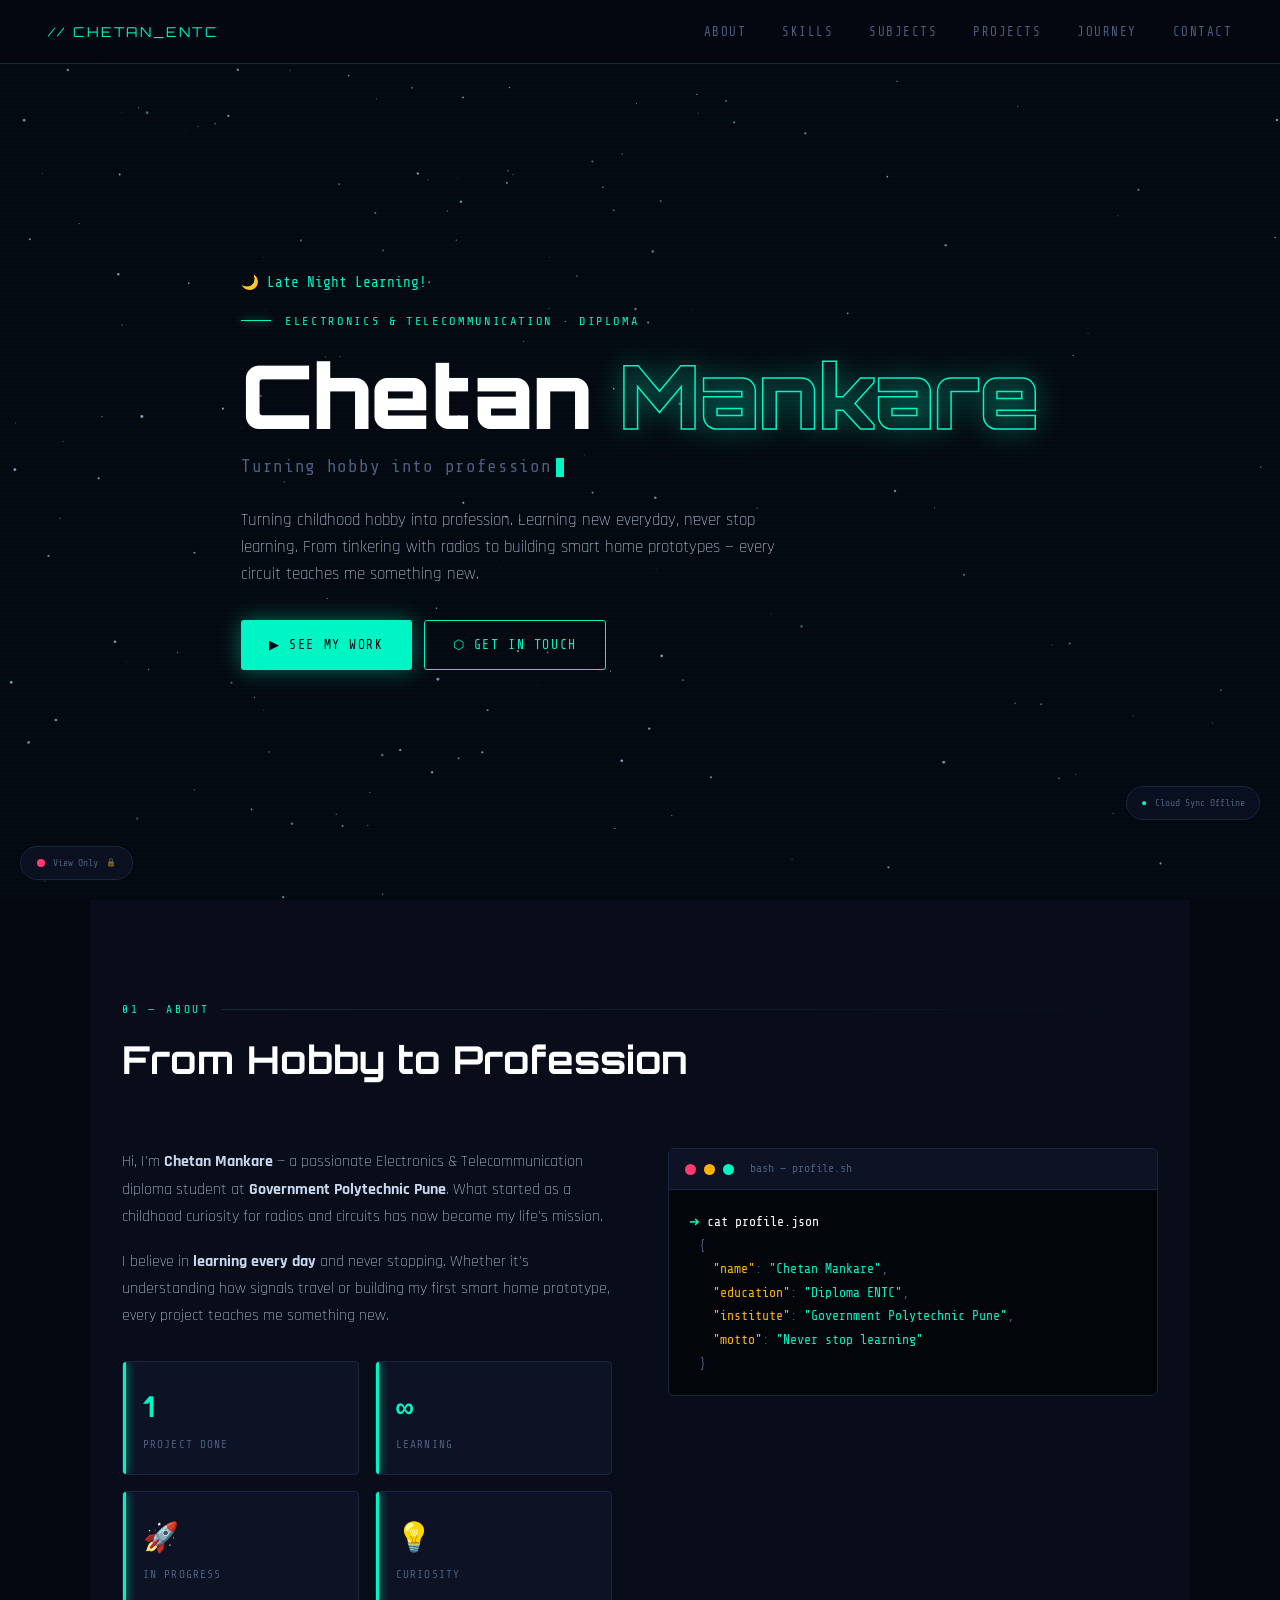
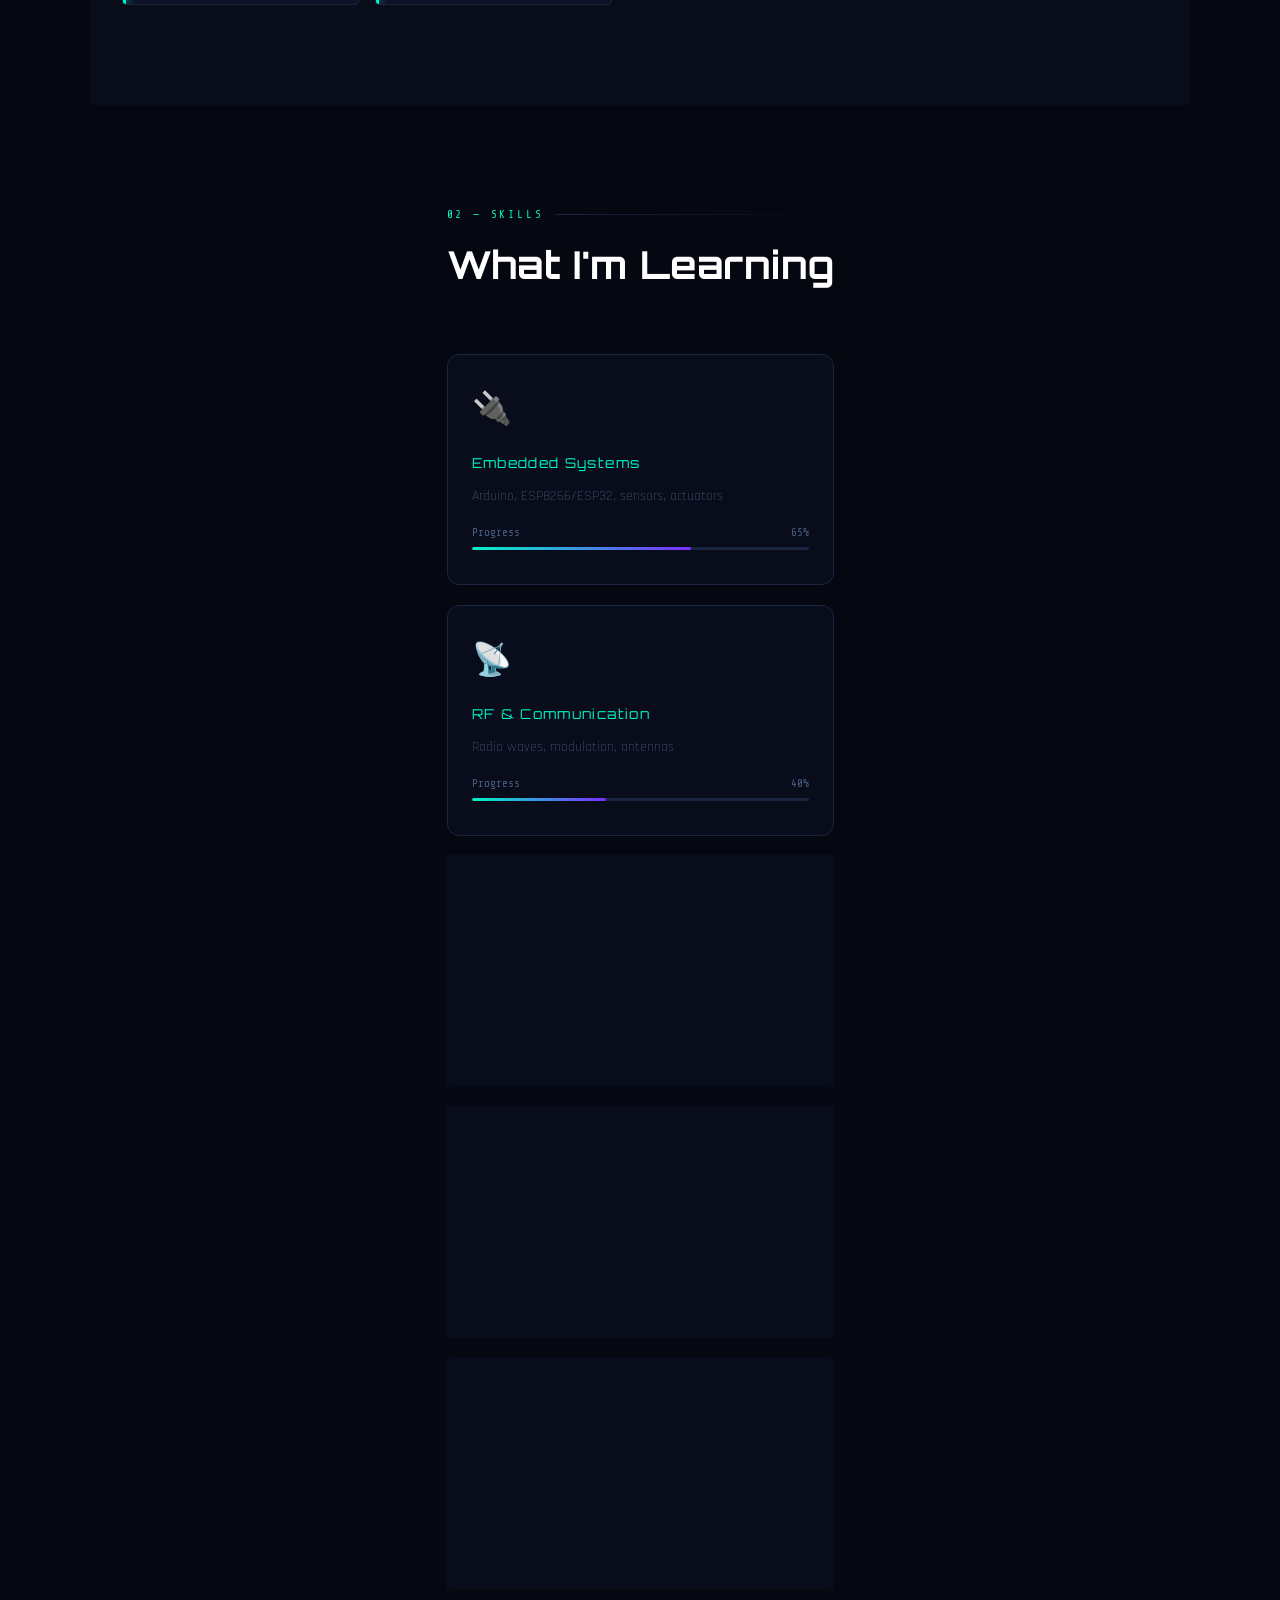
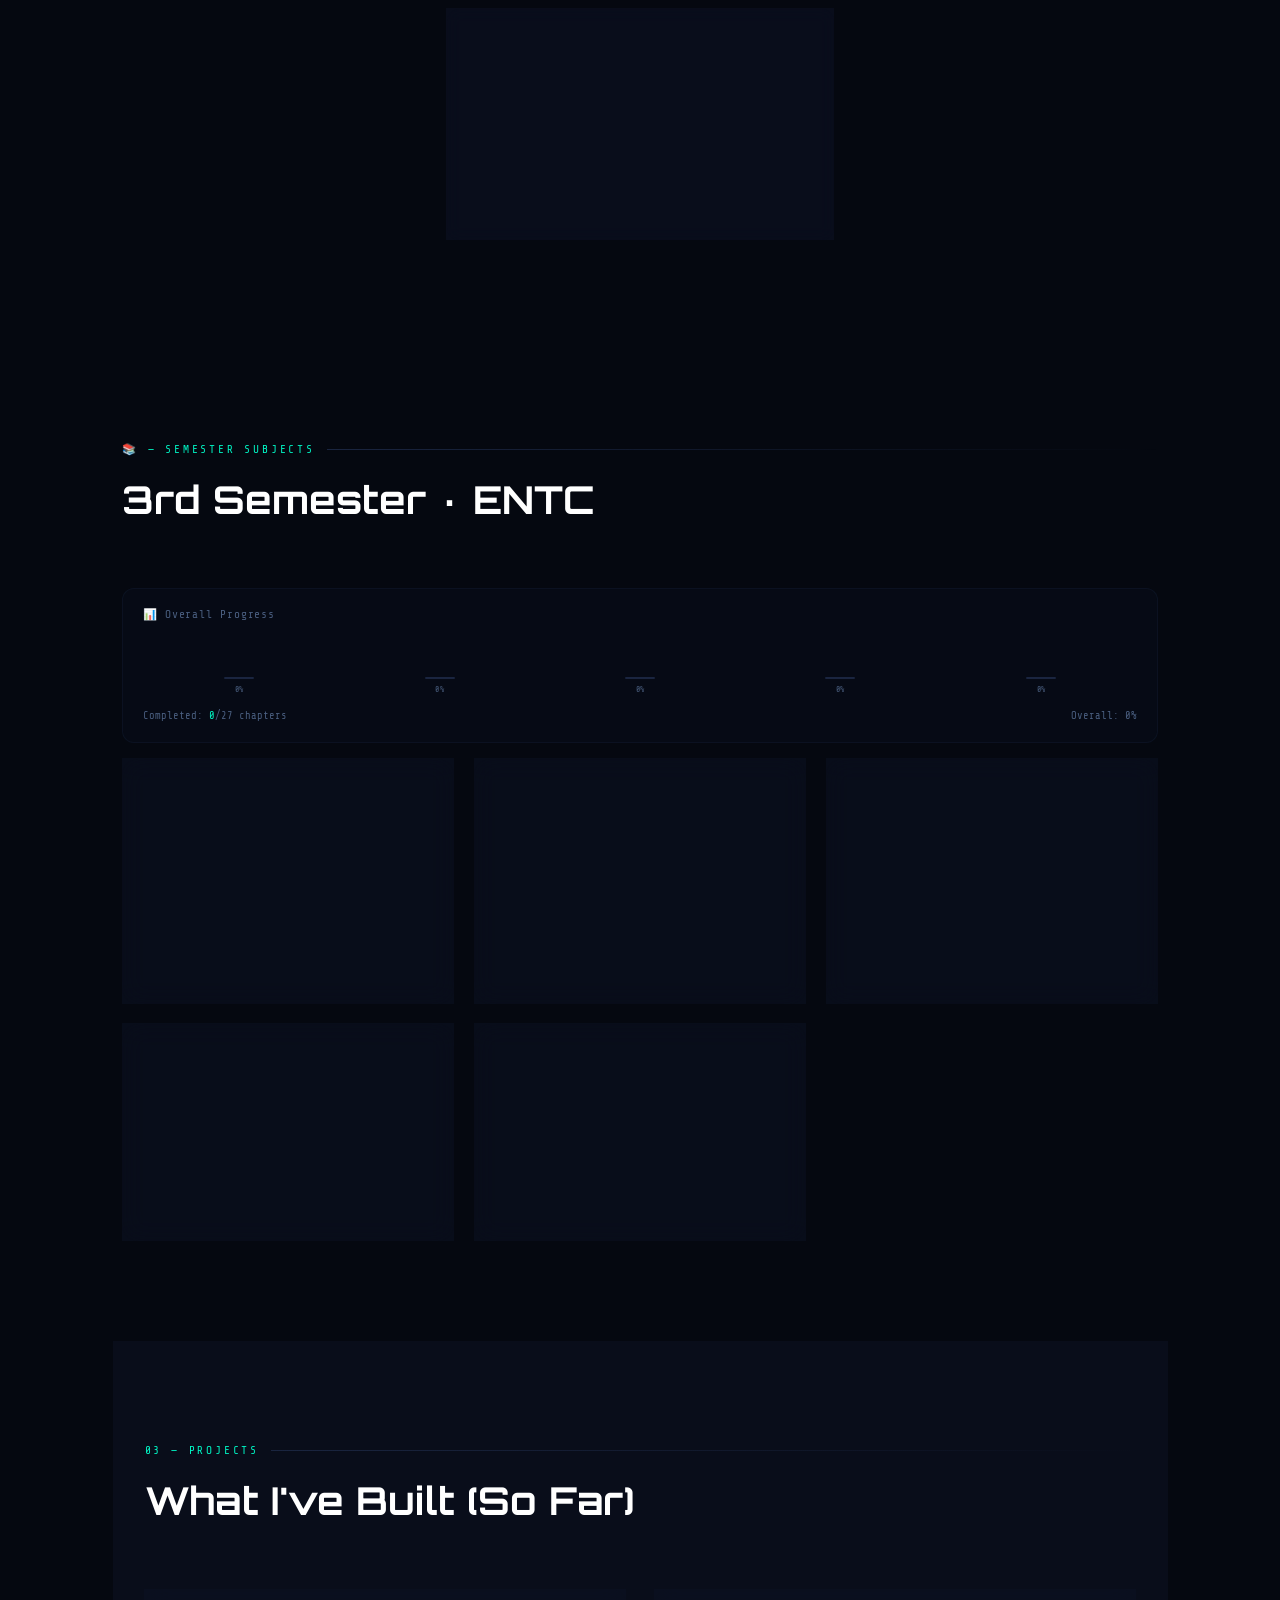
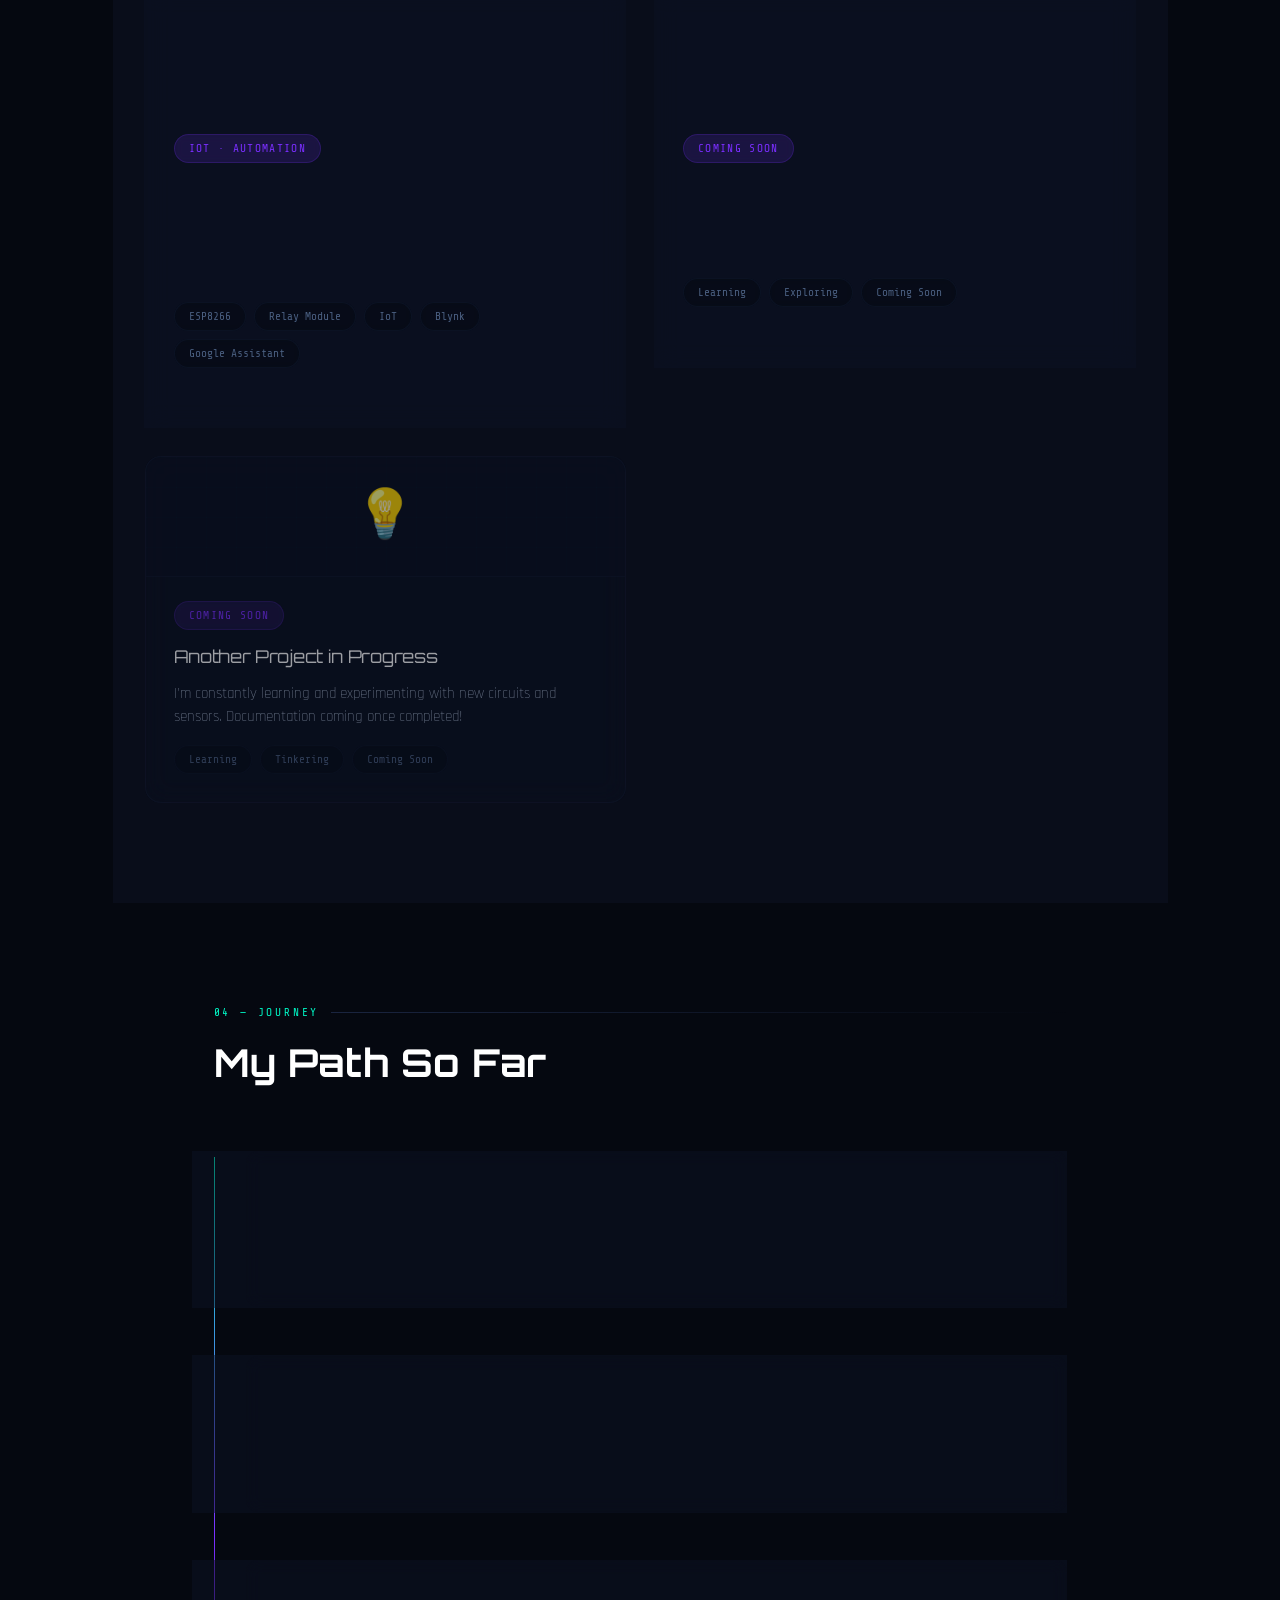
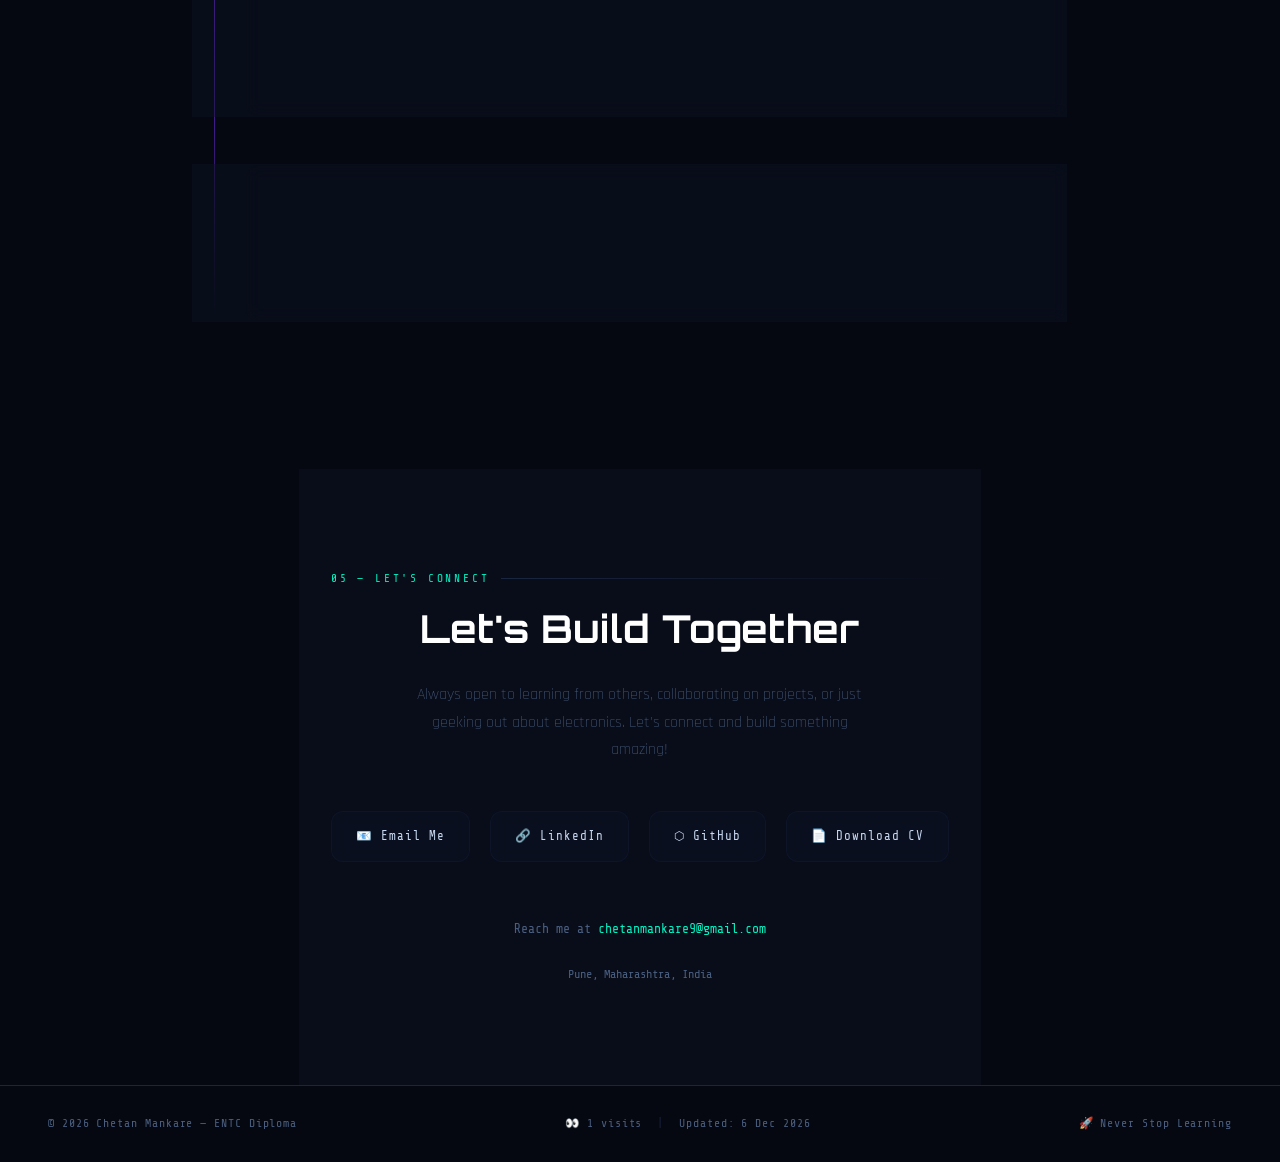
==== index.html @ 7bab1773 "Add files via upload" ====
<!DOCTYPE html>
<html lang="en">
<head>
  <meta charset="UTF-8">
  <meta name="viewport" content="width=device-width, initial-scale=1.0, maximum-scale=1.0, user-scalable=yes">
  <title>Chetan Mankare — ENTC Portfolio</title>
  <link rel="stylesheet" href="style.css">
  <link href="https://fonts.googleapis.com/css2?family=Share+Tech+Mono&family=Rajdhani:wght@300;400;600;700&family=Orbitron:wght@400;700;900&display=swap" rel="stylesheet">
</head>
<body>

  <canvas id="starfield"></canvas>
  <div class="progress-bar"></div>

  <div class="wrapper">

    <!-- NAVIGATION -->
    <nav>
      <a href="#hero" class="nav-logo">// CHETAN_ENTC</a>
      <button class="hamburger" id="hamburger" aria-label="Toggle navigation">
        <span></span><span></span><span></span>
      </button>
      <ul class="nav-links" id="navLinks">
        <li><a href="#about">About</a></li>
        <li><a href="#skills">Skills</a></li>
        <li><a href="#subjects">Subjects</a></li>
        <li><a href="#projects">Projects</a></li>
        <li><a href="#experience">Journey</a></li>
        <li><a href="#contact">Contact</a></li>
      </ul>
    </nav>

    <!-- HERO SECTION -->
    <section id="hero">
      <div class="greeting"></div>
      <div class="hero-eyebrow">Electronics &amp; Telecommunication · Diploma</div>
      <h1 class="hero-name">Chetan <span>Mankare</span></h1>
      <p class="hero-title">
        <span id="typed-text"></span><span class="blink"></span>
      </p>
      <p class="hero-desc">
        Turning childhood hobby into profession. Learning new everyday, never stop learning. 
        From tinkering with radios to building smart home prototypes — every circuit teaches me something new.
      </p>
      <div class="hero-btns">
        <a href="#projects" class="btn btn-primary">▶ See My Work</a>
        <a href="#contact" class="btn btn-outline">⬡ Get In Touch</a>
      </div>
    </section>

    <!-- ABOUT SECTION -->
    <section id="about">
      <div class="sec-label">01 — About</div>
      <h2 class="sec-title">From Hobby to Profession</h2>
      <div class="about-grid reveal">
        <div class="about-text">
          <p>Hi, I'm <strong>Chetan Mankare</strong> — a passionate Electronics &amp; Telecommunication diploma student at <strong>Government Polytechnic Pune</strong>. What started as a childhood curiosity for radios and circuits has now become my life's mission.</p>
          <p>I believe in <strong>learning every day</strong> and never stopping. Whether it's understanding how signals travel or building my first smart home prototype, every project teaches me something new.</p>
          <div class="stat-row">
            <div class="stat-card"><div class="num">1</div><div class="lbl">Project Done</div></div>
            <div class="stat-card"><div class="num">∞</div><div class="lbl">Learning</div></div>
            <div class="stat-card"><div class="num">🚀</div><div class="lbl">In Progress</div></div>
            <div class="stat-card"><div class="num">💡</div><div class="lbl">Curiosity</div></div>
          </div>
        </div>
        <div class="terminal">
          <div class="terminal-bar"><span class="dot r"></span><span class="dot y"></span><span class="dot g"></span><span style="font-family:var(--font-mono);font-size:.72rem;color:var(--muted);margin-left:8px;">bash — profile.sh</span></div>
          <div class="terminal-body">
            <div><span class="t-prompt">➜ </span><span class="t-cmd">cat profile.json</span></div>
            <div class="t-out">{</div>
            <div class="t-out">&nbsp;&nbsp;<span class="t-hi">"name"</span>: <span class="t-green">"Chetan Mankare"</span>,</div>
            <div class="t-out">&nbsp;&nbsp;<span class="t-hi">"education"</span>: <span class="t-green">"Diploma ENTC"</span>,</div>
            <div class="t-out">&nbsp;&nbsp;<span class="t-hi">"institute"</span>: <span class="t-green">"Government Polytechnic Pune"</span>,</div>
            <div class="t-out">&nbsp;&nbsp;<span class="t-hi">"motto"</span>: <span class="t-green">"Never stop learning"</span></div>
            <div class="t-out">}</div>
          </div>
        </div>
      </div>
    </section>

    <!-- SKILLS SECTION -->
    <section id="skills">
      <div class="sec-label">02 — Skills</div>
      <h2 class="sec-title">What I'm Learning</h2>
      <div class="skills-grid reveal">
        <div class="skill-card"><span class="skill-icon">🔌</span><div class="skill-name">Embedded Systems</div><div class="skill-desc">Arduino, ESP8266/ESP32, sensors, actuators</div><div class="skill-bar-wrap"><div class="skill-bar-label"><span>Progress</span><span>65%</span></div><div class="skill-bar"><div class="skill-bar-fill" style="--w:65%"></div></div></div></div>
        <div class="skill-card"><span class="skill-icon">📡</span><div class="skill-name">RF & Communication</div><div class="skill-desc">Radio waves, modulation, antennas</div><div class="skill-bar-wrap"><div class="skill-bar-label"><span>Progress</span><span>40%</span></div><div class="skill-bar"><div class="skill-bar-fill" style="--w:40%"></div></div></div></div>
        <div class="skill-card"><span class="skill-icon">⚡</span><div class="skill-name">Circuit Design</div><div class="skill-desc">Schematics, PCB design, KiCad</div><div class="skill-bar-wrap"><div class="skill-bar-label"><span>Progress</span><span>45%</span></div><div class="skill-bar"><div class="skill-bar-fill" style="--w:45%"></div></div></div></div>
        <div class="skill-card"><span class="skill-icon">💻</span><div class="skill-name">Programming</div><div class="skill-desc">C/C++, Python, embedded programming</div><div class="skill-bar-wrap"><div class="skill-bar-label"><span>Progress</span><span>50%</span></div><div class="skill-bar"><div class="skill-bar-fill" style="--w:50%"></div></div></div></div>
        <div class="skill-card"><span class="skill-icon">🌐</span><div class="skill-name">IoT & Networking</div><div class="skill-desc">MQTT, HTTP, Wi-Fi, Bluetooth</div><div class="skill-bar-wrap"><div class="skill-bar-label"><span>Progress</span><span>55%</span></div><div class="skill-bar"><div class="skill-bar-fill" style="--w:55%"></div></div></div></div>
        <div class="skill-card"><span class="skill-icon">🔧</span><div class="skill-name">Tinkering</div><div class="skill-desc">Diagnosing circuits, multimeters, problem solving</div><div class="skill-bar-wrap"><div class="skill-bar-label"><span>Progress</span><span>70%</span></div><div class="skill-bar"><div class="skill-bar-fill" style="--w:70%"></div></div></div></div>
      </div>
    </section>

    <!-- SUBJECTS SECTION -->
    <section id="subjects">
      <div class="sec-label">📚 — Semester Subjects</div>
      <h2 class="sec-title">3rd Semester · ENTC</h2>
      
      <!-- Progress Graph -->
      <div class="progress-graph-container reveal">
        <div class="progress-graph-title">📊 Overall Progress</div>
        <div class="progress-graph" id="progressGraph">
          <!-- Generated by JavaScript -->
        </div>
        <div class="progress-graph-stats">
          <span>Completed: <span class="total" id="totalChaptersDone">0</span>/<span id="totalChapters">0</span> chapters</span>
          <span>Overall: <span id="overallProgress">0</span>%</span>
        </div>
      </div>

      <!-- Subject Cards -->
      <div class="subjects-grid reveal" id="subjectsContainer">
        <!-- Generated by JavaScript -->
      </div>
    </section>

    <!-- PROJECTS SECTION -->
    <section id="projects">
      <div class="sec-label">03 — Projects</div>
      <h2 class="sec-title">What I've Built (So Far)</h2>
      <div class="projects-grid reveal">
        <a href="projects/smart-home.html" class="proj-card-link" style="text-decoration: none; display: block;">
          <div class="proj-card">
            <div class="proj-banner ctrl">
              <div class="grid-overlay"></div>
              <span style="position:relative; z-index:1;">🏠</span>
            </div>
            <div class="proj-body">
              <span class="proj-tag">IoT · Automation</span>
              <div class="proj-name">Smart Home Prototype</div>
              <div class="proj-desc">A working home automation prototype using ESP8266/Arduino. Controlled lights and fans using mobile app (Blynk) and voice commands via Google Assistant.</div>
              <div class="proj-tags">
                <span class="tag-chip">ESP8266</span>
                <span class="tag-chip">Relay Module</span>
                <span class="tag-chip">IoT</span>
                <span class="tag-chip">Blynk</span>
                <span class="tag-chip">Google Assistant</span>
              </div>
              <div style="margin-top: 12px; color: var(--neon); font-family: var(--font-mono); font-size: 0.7rem; opacity: 0.7;">Click to view details →</div>
            </div>
          </div>
        </a>

        <a href="projects/project2.html" class="proj-card-link" style="text-decoration: none; display: block;">
          <div class="proj-card">
            <div class="proj-banner soon">
              <div class="grid-overlay"></div>
              <span style="position:relative; z-index:1;">🔜</span>
            </div>
            <div class="proj-body">
              <span class="proj-tag">Coming Soon</span>
              <div class="proj-name">Next Project in Progress</div>
              <div class="proj-desc">Currently learning and experimenting with new technologies. Building something exciting — stay tuned!</div>
              <div class="proj-tags">
                <span class="tag-chip">Learning</span>
                <span class="tag-chip">Exploring</span>
                <span class="tag-chip">Coming Soon</span>
              </div>
              <div style="margin-top: 12px; color: var(--neon); font-family: var(--font-mono); font-size: 0.7rem; opacity: 0.7;">Click to learn more →</div>
            </div>
          </div>
        </a>

        <div class="proj-card" style="opacity: 0.6; cursor: not-allowed;">
          <div class="proj-banner soon">
            <div class="grid-overlay"></div>
            <span style="position:relative; z-index:1;">💡</span>
          </div>
          <div class="proj-body">
            <span class="proj-tag">Coming Soon</span>
            <div class="proj-name">Another Project in Progress</div>
            <div class="proj-desc">I'm constantly learning and experimenting with new circuits and sensors. Documentation coming once completed!</div>
            <div class="proj-tags">
              <span class="tag-chip">Learning</span>
              <span class="tag-chip">Tinkering</span>
              <span class="tag-chip">Coming Soon</span>
            </div>
          </div>
        </div>
      </div>
    </section>

    <!-- EXPERIENCE SECTION -->
    <section id="experience">
      <div class="sec-label">04 — Journey</div>
      <h2 class="sec-title">My Path So Far</h2>
      <div class="timeline reveal">
        <div class="tl-item">
          <div class="tl-date">2023 — PRESENT</div>
          <div class="tl-role">Diploma in ENTC</div>
          <div class="tl-org">Government Polytechnic Pune</div>
          <div class="tl-desc">Pursuing Electronics &amp; Telecommunication diploma with focus on hands-on learning, lab experiments, and practical projects.</div>
        </div>
        <div class="tl-item">
          <div class="tl-date">2024 — PRESENT</div>
          <div class="tl-role">Self-Learning Enthusiast</div>
          <div class="tl-org">Never Stop Learning</div>
          <div class="tl-desc">Exploring embedded systems, IoT, and RF communication through online courses, YouTube tutorials, and building my own projects.</div>
        </div>
        <div class="tl-item">
          <div class="tl-date">2018 — 2023</div>
          <div class="tl-role">Childhood Hobbyist</div>
          <div class="tl-org">Tinkering Beginnings</div>
          <div class="tl-desc">Started with dismantling radios, experimenting with basic circuits, and discovering the magic of electronics.</div>
        </div>
        <div class="tl-item">
          <div class="tl-date">FUTURE</div>
          <div class="tl-role">Electronics Engineer</div>
          <div class="tl-org">Turning Passion into Profession</div>
          <div class="tl-desc">Aiming to build a career in embedded systems, IoT, or RF engineering — making technology that improves lives.</div>
        </div>
      </div>
    </section>

    <!-- CONTACT SECTION -->
    <section id="contact">
      <div class="sec-label">05 — Let's Connect</div>
      <h2 class="sec-title">Let's Build Together</h2>
      <p class="contact-sub">Always open to learning from others, collaborating on projects, or just geeking out about electronics. Let's connect and build something amazing!</p>
      <div class="contact-links">
        <a href="mailto:chetanmankare9@gmail.com" class="contact-link">📧 Email Me</a>
        <a href="https://linkedin.com" target="_blank" class="contact-link">🔗 LinkedIn</a>
        <a href="https://github.com" target="_blank" class="contact-link">⬡ GitHub</a>
        <a href="#" class="contact-link">📄 Download CV</a>
      </div>
      <div class="contact-addr">
        <span style="color:var(--muted)">Reach me at </span>
        <a href="mailto:chetanmankare9@gmail.com">chetanmankare9@gmail.com</a>
        <br><br>
        <span style="font-family:var(--font-mono);font-size:.75rem;color:var(--muted);">Pune, Maharashtra, India</span>
      </div>
    </section>

    <!-- FOOTER -->
    <footer>
      <span>© <span class="current-year">2026</span> Chetan Mankare — ENTC Diploma</span>
      <span>
        <span class="visit-counter">👀 0 visits</span>
        <span style="margin: 0 8px; color: var(--border);">|</span>
        Updated: <span class="last-updated">Jan 2026</span>
      </span>
      <span>🚀 Never Stop Learning</span>
    </footer>

  </div><!-- /wrapper -->

  <!-- Back to Top Button -->
  <button id="backToTop" aria-label="Back to top">↑</button>

  <!-- JavaScript -->
  <script src="script.js"></script>

</body>
</html>
---- style.css ----
/* ─── CSS VARIABLES ─── */
:root {
  --bg: #050810;
  --bg2: #090d1a;
  --panel: #0d1224;
  --border: #1a2540;
  --neon: #00f5c4;
  --neon2: #7b2fff;
  --neon3: #ff3a6e;
  --amber: #ffb300;
  --text: #c8d8f0;
  --muted: #4a5f80;
  --font-hd: 'Orbitron', monospace;
  --font-ui: 'Rajdhani', sans-serif;
  --font-mono: 'Share Tech Mono', monospace;
}

/* ─── RESET & BASE ─── */
* { margin: 0; padding: 0; box-sizing: border-box; }
html { scroll-behavior: smooth; -webkit-text-size-adjust: 100%; }
body {
  background: var(--bg);
  color: var(--text);
  font-family: var(--font-ui);
  font-size: 16px;
  line-height: 1.7;
  overflow-x: hidden;
  -webkit-font-smoothing: antialiased;
  -moz-osx-font-smoothing: grayscale;
}

/* ─── STARFIELD ─── */
#starfield { position: fixed; inset: 0; z-index: 0; pointer-events: none; }

/* ─── SCANLINE OVERLAY ─── */
body::after {
  content: '';
  position: fixed; inset: 0; z-index: 1; pointer-events: none;
}
@media (min-width: 768px) {
  body::after {
    background: repeating-linear-gradient(0deg, transparent, transparent 2px, rgba(0,245,196,.018) 2px, rgba(0,245,196,.018) 4px);
  }
}

/* ─── LAYOUT ─── */
.wrapper { position: relative; z-index: 2; padding: 0 16px; min-height: 100vh; display: flex; flex-direction: column; }
section { max-width: 1100px; margin: 0 auto; padding: 60px 0; }
@media (min-width: 768px) { .wrapper { padding: 0; } section { padding: 100px 32px; } }

/* ─── NAVIGATION ─── */
nav {
  position: fixed; top: 0; left: 0; right: 0; z-index: 100;
  display: flex; align-items: center; justify-content: space-between;
  padding: 12px 16px;
  background: rgba(5,8,16,.95);
  backdrop-filter: blur(14px); -webkit-backdrop-filter: blur(14px);
  border-bottom: 1px solid var(--border);
}
.nav-logo { font-family: var(--font-hd); font-size: 0.7rem; color: var(--neon); letter-spacing: .12em; text-decoration: none; }
.nav-links { display: flex; gap: 12px; list-style: none; align-items: center; }
.nav-links a { font-family: var(--font-mono); font-size: 0.6rem; color: var(--muted); text-decoration: none; letter-spacing: .08em; text-transform: uppercase; transition: color .2s; white-space: nowrap; }
.nav-links a:hover { color: var(--neon); }
@media (min-width: 768px) {
  nav { padding: 18px 48px; }
  .nav-logo { font-size: .85rem; letter-spacing: .18em; }
  .nav-links { gap: 36px; }
  .nav-links a { font-size: .78rem; letter-spacing: .12em; }
}

/* ─── HAMBURGER MENU ─── */
.hamburger {
  display: none; flex-direction: column; gap: 5px;
  cursor: pointer; background: none; border: none; padding: 8px;
  z-index: 101; min-height: 44px; min-width: 44px;
}
.hamburger span { display: block; width: 25px; height: 2px; background: var(--neon); transition: 0.3s ease; border-radius: 2px; }
.hamburger.active span:nth-child(1) { transform: rotate(45deg) translate(5px, 5px); }
.hamburger.active span:nth-child(2) { opacity: 0; transform: scaleX(0); }
.hamburger.active span:nth-child(3) { transform: rotate(-45deg) translate(5px, -5px); }
@media (max-width: 600px) {
  .hamburger { display: flex; }
  .nav-links {
    position: fixed; top: 60px; left: 0; right: 0;
    background: rgba(5,8,16,.98);
    flex-direction: column; padding: 24px 20px; gap: 20px;
    transform: translateY(-120%);
    transition: transform 0.4s cubic-bezier(0.4,0,0.2,1);
    border-bottom: 1px solid var(--border);
    backdrop-filter: blur(14px); -webkit-backdrop-filter: blur(14px);
    box-shadow: 0 20px 40px rgba(0,0,0,0.5);
  }
  .nav-links.open { transform: translateY(0); }
  .nav-links a { font-size: 1rem; padding: 12px 0; width: 100%; text-align: center; border-bottom: 1px solid rgba(255,255,255,0.05); }
  .nav-links a:last-child { border-bottom: none; }
}

/* ─── HERO ─── */
#hero {
  min-height: 100vh;
  display: flex; flex-direction: column; justify-content: center;
  padding: 80px 0 40px 0;
  position: relative;
}
@media (min-width: 768px) {
  #hero { padding: 100px 32px 60px 32px; max-width: 1100px; margin: 0 auto; }
}
.hero-eyebrow {
  font-family: var(--font-mono);
  font-size: 0.6rem; color: var(--neon);
  letter-spacing: .18em; text-transform: uppercase;
  margin-bottom: 16px;
  display: flex; align-items: center; gap: 10px;
}
@media (min-width: 768px) { .hero-eyebrow { font-size: .75rem; letter-spacing: .22em; gap: 14px; } }
.hero-eyebrow::before {
  content: '';
  display: inline-block; width: 30px; height: 1px;
  background: var(--neon);
  box-shadow: 0 0 8px var(--neon);
}
.hero-name {
  font-family: var(--font-hd);
  font-size: clamp(2rem, 10vw, 5.5rem);
  font-weight: 900; line-height: 1.1;
  letter-spacing: -.01em;
  color: #fff;
  margin-bottom: 8px;
}
.hero-name span {
  color: transparent;
  -webkit-text-stroke: 1.5px var(--neon);
  text-shadow: 0 0 30px rgba(0,245,196,.35);
}
.hero-title {
  font-family: var(--font-mono);
  font-size: clamp(0.7rem, 2.5vw, 1.1rem);
  color: var(--muted);
  margin-bottom: 20px;
  letter-spacing: .04em;
  min-height: 2em;
}
.hero-title .blink {
  display: inline-block;
  width: 8px; height: 1.1em;
  background: var(--neon);
  margin-left: 4px;
  vertical-align: middle;
  animation: blink 1.1s step-end infinite;
}
@keyframes blink { 50% { opacity: 0; } }
.hero-desc {
  max-width: 560px;
  font-size: clamp(0.9rem, 2vw, 1.05rem);
  color: var(--text);
  margin-bottom: 32px;
  font-weight: 300;
  line-height: 1.6;
}
.hero-btns { display: flex; gap: 12px; flex-wrap: wrap; }
.greeting { font-family: var(--font-mono); font-size: 0.8rem; color: var(--neon); margin-bottom: 12px; }
@media (min-width: 768px) { .greeting { font-size: 0.9rem; margin-bottom: 16px; } }

/* ─── BUTTONS ─── */
.btn {
  display: inline-flex; align-items: center; justify-content: center; gap: 8px;
  padding: 12px 20px;
  font-family: var(--font-mono);
  font-size: 0.7rem; letter-spacing: .1em;
  text-transform: uppercase;
  text-decoration: none;
  border-radius: 3px;
  cursor: pointer;
  transition: all .2s;
  min-height: 44px; min-width: 44px;
}
@media (min-width: 768px) { .btn { padding: 13px 28px; font-size: .82rem; letter-spacing: .12em; } }
.btn-primary {
  background: var(--neon);
  color: #050810 !important;
  border: none;
  box-shadow: 0 0 22px rgba(0,245,196,.4);
}
.btn-primary:hover { color: #050810 !important; box-shadow: 0 0 38px rgba(0,245,196,.7); transform: translateY(-2px); }
.btn-primary:active { transform: scale(0.96); }
.btn-outline {
  background: transparent;
  color: var(--neon);
  border: 1px solid var(--neon);
}
.btn-outline:hover { background: rgba(0,245,196,.08); transform: translateY(-2px); }
.btn-outline:active { transform: scale(0.96); }

/* ─── SECTION HEADERS ─── */
.sec-label {
  font-family: var(--font-mono);
  font-size: 0.6rem;
  letter-spacing: .2em;
  color: var(--neon);
  text-transform: uppercase;
  margin-bottom: 8px;
  display: flex;
  align-items: center;
  gap: 10px;
}
@media (min-width: 768px) { .sec-label { font-size: .7rem; letter-spacing: .25em; gap: 12px; } }
.sec-label::after {
  content: '';
  flex: 1;
  height: 1px;
  background: linear-gradient(90deg, var(--border), transparent);
}
.sec-title {
  font-family: var(--font-hd);
  font-size: clamp(1.3rem, 4vw, 2.4rem);
  font-weight: 700;
  color: #fff;
  margin-bottom: 32px;
}
@media (min-width: 768px) { .sec-title { margin-bottom: 56px; } }

/* ─── ABOUT ─── */
#about { background: var(--bg2); }
.about-grid {
  display: grid;
  grid-template-columns: 1fr;
  gap: 32px;
  align-items: start;
}
@media (min-width: 720px) { .about-grid { grid-template-columns: 1fr 1fr; gap: 56px; } }
.about-text p { color: var(--text); font-weight: 300; margin-bottom: 18px; }
.stat-row {
  display: grid;
  grid-template-columns: 1fr 1fr;
  gap: 12px;
  margin-top: 24px;
}
@media (min-width: 768px) { .stat-row { gap: 16px; margin-top: 32px; } }
.stat-card {
  background: var(--panel);
  border: 1px solid var(--border);
  border-radius: 4px;
  padding: 16px;
  position: relative;
  overflow: hidden;
}
@media (min-width: 768px) { .stat-card { padding: 20px; } }
.stat-card::before {
  content: '';
  position: absolute;
  top: 0; left: 0;
  width: 3px; height: 100%;
  background: var(--neon);
  box-shadow: 0 0 10px var(--neon);
}
.stat-card .num { font-family: var(--font-hd); font-size: 1.4rem; color: var(--neon); font-weight: 700; }
@media (min-width: 768px) { .stat-card .num { font-size: 1.8rem; } }
.stat-card .lbl { font-family: var(--font-mono); font-size: 0.6rem; color: var(--muted); letter-spacing: .08em; text-transform: uppercase; margin-top: 4px; }
@media (min-width: 768px) { .stat-card .lbl { font-size: .7rem; letter-spacing: .1em; } }

/* ─── TERMINAL ─── */
.terminal {
  background: rgba(2,5,8,0.8);
  backdrop-filter: blur(8px); -webkit-backdrop-filter: blur(8px);
  border: 1px solid var(--border);
  border-radius: 6px;
  overflow: hidden;
  font-family: var(--font-mono);
  font-size: 0.7rem;
  width: 100%;
}
@media (min-width: 768px) { .terminal { font-size: .82rem; } }
.terminal-bar {
  background: var(--panel);
  padding: 8px 12px;
  display: flex; align-items: center; gap: 6px;
  border-bottom: 1px solid var(--border);
}
@media (min-width: 768px) { .terminal-bar { padding: 10px 16px; gap: 8px; } }
.dot { width: 9px; height: 9px; border-radius: 50%; }
@media (min-width: 768px) { .dot { width: 11px; height: 11px; } }
.dot.r { background: var(--neon3); }
.dot.y { background: var(--amber); }
.dot.g { background: var(--neon); }
.terminal-body { padding: 16px; line-height: 1.8; overflow-x: auto; word-break: break-word; }
@media (min-width: 768px) { .terminal-body { padding: 20px; } }
.t-prompt { color: var(--neon); }
.t-cmd { color: #fff; }
.t-out { color: var(--muted); padding-left: 10px; }
.t-hi { color: var(--amber); }
.t-green { color: var(--neon); }

/* ─── SKILLS ─── */
.skills-grid {
  display: grid;
  grid-template-columns: 1fr;
  gap: 16px;
}
@media (min-width: 500px) { .skills-grid { grid-template-columns: repeat(2, 1fr); } }
@media (min-width: 768px) { .skills-grid { grid-template-columns: repeat(auto-fit, minmax(240px, 1fr)); gap: 20px; } }
.skill-card {
  background: rgba(13,18,36,0.6);
  backdrop-filter: blur(8px); -webkit-backdrop-filter: blur(8px);
  border: 1px solid var(--border);
  border-radius: 12px;
  padding: 20px 18px;
  position: relative;
  overflow: hidden;
  transition: border-color .25s, transform .25s, background .25s;
}
@media (min-width: 768px) { .skill-card { padding: 28px 24px; } }
.skill-card:hover {
  border-color: var(--neon);
  transform: translateY(-4px);
  box-shadow: 0 0 24px rgba(0,245,196,.12);
  background: rgba(13,18,36,0.8);
}
.skill-card::after {
  content: '';
  position: absolute; bottom: 0; left: 0; right: 0;
  height: 2px;
  background: linear-gradient(90deg, var(--neon), var(--neon2));
  transform: scaleX(0);
  transform-origin: left;
  transition: transform .3s;
}
.skill-card:hover::after { transform: scaleX(1); }
.skill-icon { font-size: 1.6rem; margin-bottom: 10px; display: block; }
@media (min-width: 768px) { .skill-icon { font-size: 2rem; margin-bottom: 14px; } }
.skill-name { font-family: var(--font-hd); font-size: 0.75rem; color: var(--neon); letter-spacing: .08em; margin-bottom: 8px; }
@media (min-width: 768px) { .skill-name { font-size: .85rem; letter-spacing: .1em; margin-bottom: 10px; } }
.skill-desc { font-size: 0.8rem; color: var(--muted); font-weight: 300; }
@media (min-width: 768px) { .skill-desc { font-size: .9rem; } }
.skill-bar-wrap { margin-top: 12px; }
@media (min-width: 768px) { .skill-bar-wrap { margin-top: 14px; } }
.skill-bar-label {
  display: flex; justify-content: space-between;
  font-family: var(--font-mono);
  font-size: 0.6rem;
  color: var(--muted);
  margin-bottom: 4px;
}
@media (min-width: 768px) { .skill-bar-label { font-size: .7rem; margin-bottom: 5px; } }
.skill-bar { height: 3px; background: var(--border); border-radius: 2px; overflow: hidden; margin-bottom: 6px; }
.skill-bar-fill {
  height: 100%;
  background: linear-gradient(90deg, var(--neon), var(--neon2));
  border-radius: 2px;
  transition: width 1.2s cubic-bezier(.4,0,.2,1);
  width: 0;
}
.skill-bar-fill.animate { width: var(--w); }

/* ─── PROJECTS ─── */
#projects { background: var(--bg2); }
.projects-grid {
  display: grid;
  grid-template-columns: 1fr;
  gap: 24px;
}
@media (min-width: 500px) { .projects-grid { grid-template-columns: repeat(2, 1fr); } }
@media (min-width: 768px) { .projects-grid { grid-template-columns: repeat(auto-fit, minmax(320px, 1fr)); gap: 28px; } }
.proj-card {
  background: rgba(13,18,36,0.5);
  backdrop-filter: blur(12px); -webkit-backdrop-filter: blur(12px);
  border: 1px solid rgba(26,37,64,0.4);
  border-radius: 16px;
  overflow: hidden;
  transition: transform .3s ease, box-shadow .3s ease, border-color .3s ease, background .3s ease;
}
.proj-card:hover {
  transform: translateY(-6px);
  box-shadow: 0 12px 40px rgba(0,245,196,.08);
  border-color: rgba(0,245,196,0.2);
  background: rgba(13,18,36,0.7);
}
.proj-banner {
  height: 100px;
  display: flex; align-items: center; justify-content: center;
  font-size: 2.5rem;
  position: relative;
  overflow: hidden;
  background: rgba(5,8,16,0.4);
  border-bottom: 1px solid rgba(26,37,64,0.3);
  padding: 16px;
}
@media (min-width: 768px) { .proj-banner { height: 120px; font-size: 3rem; } }
.proj-banner::before { display: none; }
.grid-overlay {
  position: absolute; inset: 0;
  background-image:
    linear-gradient(rgba(0,245,196,.03) 1px, transparent 1px),
    linear-gradient(90deg, rgba(0,245,196,.03) 1px, transparent 1px);
  background-size: 30px 30px;
  opacity: 0.5;
  pointer-events: none;
}
.proj-banner.sat { background: rgba(10,15,30,0.5); }
.proj-banner.chip { background: rgba(10,15,30,0.5); }
.proj-banner.ctrl { background: rgba(10,15,30,0.5); }
.proj-banner.code { background: rgba(10,15,30,0.5); }
.proj-banner.soon { background: rgba(10,15,30,0.3); }
.proj-body { padding: 20px 22px 24px; }
@media (min-width: 768px) { .proj-body { padding: 24px 28px 28px; } }
.proj-tag {
  display: inline-block;
  font-family: var(--font-mono);
  font-size: 0.6rem; letter-spacing: .12em;
  text-transform: uppercase;
  color: var(--neon2);
  background: rgba(123,47,255,0.15);
  border: 1px solid rgba(123,47,255,0.2);
  padding: 4px 12px;
  border-radius: 20px;
  margin-bottom: 12px;
  backdrop-filter: blur(4px); -webkit-backdrop-filter: blur(4px);
}
@media (min-width: 768px) { .proj-tag { font-size: .7rem; padding: 4px 14px; } }
.proj-name { font-family: var(--font-hd); font-size: 1rem; color: #fff; margin-bottom: 10px; letter-spacing: -0.3px; }
@media (min-width: 768px) { .proj-name { font-size: 1.1rem; } }
.proj-desc { font-size: 0.85rem; color: rgba(200,216,240,0.9); font-weight: 300; margin-bottom: 16px; line-height: 1.6; }
@media (min-width: 768px) { .proj-desc { font-size: .92rem; } }
.proj-tags { display: flex; gap: 8px; flex-wrap: wrap; }
.tag-chip {
  font-family: var(--font-mono);
  font-size: 0.6rem;
  color: var(--muted);
  background: rgba(5,8,16,0.5);
  border: 1px solid rgba(26,37,64,0.3);
  padding: 4px 12px;
  border-radius: 20px;
  transition: all 0.3s ease;
  backdrop-filter: blur(4px); -webkit-backdrop-filter: blur(4px);
}
.tag-chip:hover { border-color: var(--neon); color: var(--neon); background: rgba(0,245,196,0.1); }
@media (min-width: 768px) { .tag-chip { font-size: .7rem; padding: 4px 14px; } }

/* ─── TIMELINE ─── */
.timeline { position: relative; padding-left: 24px; }
@media (min-width: 768px) { .timeline { padding-left: 32px; } }
.timeline::before {
  content: '';
  position: absolute; left: 0; top: 6px; bottom: 6px;
  width: 1px;
  background: linear-gradient(180deg, var(--neon), var(--neon2), transparent);
}
.tl-item {
  position: relative;
  margin-bottom: 32px;
  background: rgba(13,18,36,0.5);
  backdrop-filter: blur(8px); -webkit-backdrop-filter: blur(8px);
  padding: 16px 18px;
  border-radius: 12px;
  border: 1px solid rgba(26,37,64,0.3);
}
@media (min-width: 768px) { .tl-item { margin-bottom: 48px; padding: 20px 24px; } }
.tl-item::before {
  content: '';
  position: absolute; left: -30px; top: 18px;
  width: 8px; height: 8px;
  border-radius: 50%;
  background: var(--neon);
  box-shadow: 0 0 12px var(--neon);
}
@media (min-width: 768px) { .tl-item::before { left: -36px; top: 22px; width: 10px; height: 10px; } }
.tl-date { font-family: var(--font-mono); font-size: 0.6rem; color: var(--neon); letter-spacing: .12em; margin-bottom: 4px; }
@media (min-width: 768px) { .tl-date { font-size: .7rem; letter-spacing: .14em; margin-bottom: 6px; } }
.tl-role { font-family: var(--font-hd); font-size: 0.9rem; color: #fff; margin-bottom: 2px; }
@media (min-width: 768px) { .tl-role { font-size: 1rem; margin-bottom: 4px; } }
.tl-org { font-family: var(--font-mono); font-size: 0.65rem; color: var(--muted); margin-bottom: 8px; }
@media (min-width: 768px) { .tl-org { font-size: .78rem; margin-bottom: 12px; } }
.tl-desc { font-size: 0.82rem; color: var(--text); font-weight: 300; }
@media (min-width: 768px) { .tl-desc { font-size: .92rem; } }

/* ─── CONTACT ─── */
#contact { background: var(--bg2); text-align: center; }
#contact .sec-title { margin-bottom: 16px; }
@media (min-width: 768px) { #contact .sec-title { margin-bottom: 20px; } }
.contact-sub { max-width: 480px; margin: 0 auto 32px; color: var(--muted); font-weight: 300; padding: 0 16px; }
@media (min-width: 768px) { .contact-sub { margin: 0 auto 48px; } }
.contact-links {
  display: flex; flex-direction: column; justify-content: center;
  gap: 12px; flex-wrap: wrap; margin-bottom: 32px; align-items: center;
}
@media (min-width: 500px) { .contact-links { flex-direction: row; gap: 16px; } }
@media (min-width: 768px) { .contact-links { gap: 20px; margin-bottom: 56px; } }
.contact-link {
  display: flex; align-items: center; justify-content: center; gap: 8px;
  background: rgba(13,18,36,0.5);
  backdrop-filter: blur(8px); -webkit-backdrop-filter: blur(8px);
  border: 1px solid rgba(26,37,64,0.3);
  padding: 12px 20px;
  border-radius: 12px;
  text-decoration: none;
  font-family: var(--font-mono);
  font-size: 0.7rem;
  color: var(--text);
  letter-spacing: .06em;
  transition: all 0.3s ease;
  min-width: 140px;
}
@media (min-width: 768px) { .contact-link { padding: 14px 24px; font-size: .78rem; letter-spacing: .08em; min-width: auto; } }
.contact-link:hover { border-color: var(--neon); color: var(--neon); background: rgba(0,245,196,0.05); transform: translateY(-2px); }
.contact-addr { font-family: var(--font-mono); font-size: 0.7rem; color: var(--muted); padding: 0 16px; }
@media (min-width: 768px) { .contact-addr { font-size: .82rem; } }
.contact-addr a { color: var(--neon); text-decoration: none; word-break: break-all; }

/* ─── FOOTER ─── */
footer {
  border-top: 1px solid var(--border);
  padding: 20px 16px;
  display: flex; flex-direction: column; align-items: center; gap: 8px;
  position: relative; z-index: 2;
  text-align: center;
  margin-top: auto;
}
@media (min-width: 768px) {
  footer { padding: 28px 48px; flex-direction: row; justify-content: space-between; gap: 0; text-align: left; }
}
footer span { font-family: var(--font-mono); font-size: 0.6rem; color: var(--muted); letter-spacing: .06em; }
@media (min-width: 768px) { footer span { font-size: .72rem; letter-spacing: .08em; } }
.footer-neon { color: var(--neon); }

/* ─── PROGRESS BAR ─── */
.progress-bar {
  position: fixed; top: 0; left: 0;
  height: 2px;
  background: linear-gradient(90deg, var(--neon), var(--neon2));
  z-index: 1000;
  transition: width 0.1s;
  width: 0%;
  box-shadow: 0 0 20px var(--neon);
}
@media (min-width: 768px) { .progress-bar { height: 3px; } }

/* ─── BACK TO TOP ─── */
#backToTop {
  position: fixed; bottom: 20px; right: 20px;
  z-index: 100;
  display: none;
  padding: 10px 14px;
  background: var(--neon);
  color: var(--bg);
  border: none;
  border-radius: 50%;
  font-family: var(--font-mono);
  font-size: 1.2rem;
  cursor: pointer;
  box-shadow: 0 0 20px rgba(0,245,196,.4);
  transition: all .3s ease;
  min-height: 48px; min-width: 48px;
  align-items: center; justify-content: center;
}
@media (min-width: 768px) { #backToTop { bottom: 30px; right: 30px; padding: 12px 16px; } }
#backToTop:hover { box-shadow: 0 0 30px rgba(0,245,196,.6); transform: translateY(-3px) scale(1.05); }
#backToTop:active { transform: scale(0.95); }

/* ─── SCROLL REVEAL ─── */
.reveal { opacity: 0; transform: translateY(30px); transition: opacity .7s ease, transform .7s ease; }
.reveal.visible { opacity: 1; transform: translateY(0); }

/* ─── CURSOR TRAIL ─── */
@media (min-width: 768px) {
  .cursor-trail {
    position: fixed;
    width: 4px; height: 4px;
    background: var(--neon);
    border-radius: 50%;
    pointer-events: none;
    box-shadow: 0 0 10px var(--neon);
    animation: fadeTrail 0.8s ease-out forwards;
    z-index: 999;
  }
  @keyframes fadeTrail { 0% { opacity: 1; transform: scale(1); } 100% { opacity: 0; transform: scale(0); } }
}
.visit-counter { color: var(--muted); }

/* ═══════════════════════════════════════════
   SUBJECTS SECTION (Cloud Synced)
   ═══════════════════════════════════════════ */
.subjects-grid {
  display: grid;
  grid-template-columns: 1fr;
  gap: 16px;
}
@media (min-width: 500px) { .subjects-grid { grid-template-columns: repeat(2, 1fr); } }
@media (min-width: 768px) { .subjects-grid { grid-template-columns: repeat(3, 1fr); gap: 20px; } }

.subject-card-link {
  text-decoration: none;
  display: block;
  transition: transform 0.3s ease;
}
.subject-card-link:hover { transform: translateY(-6px); }

.subject-card {
  background: rgba(13,18,36,0.5);
  backdrop-filter: blur(12px); -webkit-backdrop-filter: blur(12px);
  border: 1px solid rgba(26,37,64,0.4);
  border-radius: 16px;
  overflow: hidden;
  transition: all 0.3s ease;
  height: 100%;
  cursor: pointer;
}
.subject-card:hover {
  border-color: rgba(0,245,196,0.4);
  box-shadow: 0 8px 30px rgba(0,245,196,0.1);
}

.subject-card-header {
  padding: 20px 22px 16px;
  border-bottom: 1px solid rgba(26,37,64,0.3);
}
.subject-card-header .code {
  font-family: var(--font-mono);
  font-size: 0.55rem;
  color: var(--muted);
  letter-spacing: .08em;
  display: block;
  margin-bottom: 4px;
}
.subject-card-header .name {
  font-family: var(--font-hd);
  font-size: 0.85rem;
  color: #fff;
  line-height: 1.3;
}
.subject-card-body { padding: 16px 22px 20px; }
.subject-card-body .progress-row {
  display: flex; justify-content: space-between; align-items: center;
  margin-bottom: 8px;
}
.subject-card-body .progress-row .label {
  font-family: var(--font-mono);
  font-size: 0.6rem;
  color: var(--muted);
}
.subject-card-body .progress-row .pct {
  font-family: var(--font-mono);
  font-size: 0.7rem;
  color: var(--neon);
  font-weight: 600;
}
.subject-card-body .mini-bar {
  width: 100%;
  height: 4px;
  background: var(--border);
  border-radius: 4px;
  overflow: hidden;
  margin-bottom: 12px;
}
.subject-card-body .mini-bar .fill {
  height: 100%;
  background: linear-gradient(90deg, var(--neon), var(--neon2));
  border-radius: 4px;
  transition: width 0.8s cubic-bezier(0.4,0,0.2,1);
  width: 0%;
}
.subject-card-body .chapters-preview {
  display: flex;
  flex-wrap: wrap;
  gap: 4px;
}
.subject-card-body .chapters-preview .dot {
  width: 10px; height: 10px;
  border-radius: 3px;
  background: var(--border);
  transition: all 0.3s;
}
.subject-card-body .chapters-preview .dot.done {
  background: var(--neon);
  box-shadow: 0 0 8px rgba(0,245,196,0.3);
}
.subject-card-footer {
  padding: 10px 22px 16px;
  border-top: 1px solid rgba(26,37,64,0.2);
  display: flex; justify-content: space-between; align-items: center;
}
.subject-card-footer .view-link {
  font-family: var(--font-mono);
  font-size: 0.6rem;
  color: var(--neon);
  opacity: 0.7;
  transition: opacity 0.3s;
}
.subject-card-footer .view-link:hover { opacity: 1; }
.subject-card-footer .chapters-count {
  font-family: var(--font-mono);
  font-size: 0.55rem;
  color: var(--muted);
}

/* ─── PROGRESS GRAPH ─── */
.progress-graph-container {
  margin: 32px 0 16px;
  background: rgba(13,18,36,0.3);
  border-radius: 12px;
  padding: 16px 20px;
  border: 1px solid rgba(26,37,64,0.3);
}
.progress-graph-title {
  font-family: var(--font-mono);
  font-size: 0.7rem;
  color: var(--muted);
  margin-bottom: 12px;
  letter-spacing: .08em;
}
.progress-graph {
  display: flex; gap: 8px; align-items: flex-end;
  height: 60px;
}
.progress-bar-item {
  flex: 1;
  display: flex; flex-direction: column; align-items: center; gap: 4px;
}
.progress-bar-item .bar {
  width: 100%; max-width: 30px;
  height: 0; min-height: 2px;
  background: var(--border);
  border-radius: 3px;
  transition: height 0.8s cubic-bezier(0.4,0,0.2,1);
  position: relative;
  overflow: hidden;
}
.progress-bar-item .bar .fill {
  position: absolute; bottom: 0; left: 0; right: 0;
  height: 0;
  background: linear-gradient(180deg, var(--neon), var(--neon2));
  border-radius: 3px;
  transition: height 0.8s cubic-bezier(0.4,0,0.2,1);
}
.progress-bar-item .label {
  font-family: var(--font-mono);
  font-size: 0.5rem;
  color: var(--muted);
  text-align: center;
  letter-spacing: .04em;
}
.progress-graph-stats {
  display: flex; justify-content: space-between;
  margin-top: 12px;
  font-family: var(--font-mono);
  font-size: 0.65rem;
  color: var(--muted);
  flex-wrap: wrap;
  gap: 8px;
}
.progress-graph-stats .total { color: var(--neon); }

/* ═══════════════════════════════════════════
   ADMIN MODE
   ═══════════════════════════════════════════ */
.admin-badge {
  position: fixed;
  bottom: 20px;
  left: 20px;
  z-index: 999;
  background: rgba(13,18,36,0.9);
  backdrop-filter: blur(8px);
  padding: 8px 16px;
  border-radius: 20px;
  border: 1px solid var(--border);
  font-family: var(--font-mono);
  font-size: 0.6rem;
  color: var(--muted);
  display: flex;
  align-items: center;
  gap: 8px;
  cursor: pointer;
  transition: all 0.3s;
}
.admin-badge:hover { border-color: var(--neon); }
.admin-badge .dot {
  width: 8px; height: 8px;
  border-radius: 50%;
  background: var(--neon3);
}
.admin-badge .dot.active {
  background: var(--neon);
  box-shadow: 0 0 12px var(--neon);
}

.admin-prompt {
  position: fixed;
  top: 0; left: 0; right: 0; bottom: 0;
  z-index: 9999;
  background: rgba(5,8,16,0.95);
  backdrop-filter: blur(16px);
  display: none;
  align-items: center;
  justify-content: center;
  flex-direction: column;
  gap: 24px;
}
.admin-prompt.show { display: flex; }
.admin-prompt h2 {
  font-family: var(--font-hd);
  color: #fff;
  font-size: 1.5rem;
}
.admin-prompt p { color: var(--muted); font-size: 0.9rem; }
.admin-prompt input {
  background: var(--panel);
  border: 1px solid var(--border);
  color: var(--text);
  padding: 12px 20px;
  border-radius: 8px;
  font-family: var(--font-mono);
  font-size: 0.9rem;
  width: 280px;
  text-align: center;
}
.admin-prompt input:focus { border-color: var(--neon); outline: none; }
.admin-prompt .btn-group { display: flex; gap: 12px; }
.admin-prompt .btn-admin {
  padding: 10px 28px;
  border-radius: 8px;
  border: none;
  font-family: var(--font-mono);
  font-size: 0.8rem;
  cursor: pointer;
  transition: all 0.3s;
}
.admin-prompt .btn-admin.primary {
  background: var(--neon);
  color: var(--bg);
}
.admin-prompt .btn-admin.primary:hover {
  box-shadow: 0 0 30px rgba(0,245,196,0.4);
}
.admin-prompt .btn-admin.secondary {
  background: transparent;
  color: var(--muted);
  border: 1px solid var(--border);
}
.admin-prompt .btn-admin.secondary:hover {
  border-color: var(--text);
  color: var(--text);
}
.admin-prompt .error {
  color: var(--neon3);
  font-family: var(--font-mono);
  font-size: 0.7rem;
  min-height: 20px;
}

@media (max-width: 600px) {
  .admin-prompt input { width: 90%; }
  .admin-badge { bottom: 80px; left: 10px; font-size: 0.5rem; padding: 6px 12px; }
}

/* ═══════════════════════════════════════════
   CHAPTER ACCORDION STYLES
   ═══════════════════════════════════════════ */

.chapter-accordion {
  border: 1px solid var(--border);
  border-radius: 12px;
  margin-bottom: 12px;
  overflow: hidden;
  background: rgba(13, 18, 36, 0.3);
  transition: all 0.3s ease;
}

.chapter-accordion:hover {
  border-color: rgba(0, 245, 196, 0.2);
}

.chapter-header {
  display: flex;
  align-items: center;
  gap: 14px;
  padding: 16px 20px;
  cursor: pointer;
  transition: background 0.3s;
  user-select: none;
}

.chapter-header:hover {
  background: rgba(0, 245, 196, 0.03);
}

.chapter-header .checkbox {
  width: 22px;
  height: 22px;
  border: 2px solid var(--border);
  border-radius: 6px;
  display: flex;
  align-items: center;
  justify-content: center;
  transition: all 0.3s;
  flex-shrink: 0;
}

.chapter-header .checkbox.done {
  background: var(--neon);
  border-color: var(--neon);
}

.chapter-header .checkbox.done::after {
  content: '✓';
  color: var(--bg);
  font-size: 14px;
  font-weight: 700;
}

.chapter-header .num {
  font-family: var(--font-mono);
  font-size: 0.65rem;
  color: var(--muted);
  min-width: 24px;
}

.chapter-header .title {
  font-family: var(--font-ui);
  font-size: 0.95rem;
  color: var(--text);
  flex: 1;
  font-weight: 500;
}

.chapter-header .title.done {
  color: var(--muted);
  text-decoration: line-through;
}

.chapter-header .status-badge {
  font-family: var(--font-mono);
  font-size: 0.55rem;
  color: var(--muted);
  background: rgba(255, 255, 255, 0.03);
  padding: 2px 10px;
  border-radius: 12px;
  border: 1px solid var(--border);
}

.chapter-header .status-badge.done {
  color: var(--neon);
  border-color: rgba(0, 245, 196, 0.3);
}

.chapter-header .arrow {
  font-size: 1.2rem;
  color: var(--muted);
  transition: transform 0.3s ease;
  flex-shrink: 0;
}

.chapter-header .arrow.open {
  transform: rotate(180deg);
}

/* ─── CHAPTER CONTENT ─── */
.chapter-content {
  max-height: 0;
  overflow: hidden;
  transition: max-height 0.5s cubic-bezier(0.4, 0, 0.2, 1);
}

.chapter-content.open {
  max-height: 1200px;
}

.chapter-content-inner {
  padding: 0 20px 20px 20px;
  border-top: 1px solid var(--border);
}

/* ─── PDF SECTION ─── */
.pdf-section {
  margin-top: 16px;
  padding: 14px 16px;
  background: rgba(13, 18, 36, 0.3);
  border-radius: 8px;
  border: 1px solid rgba(26, 37, 64, 0.3);
}

.pdf-section .label {
  font-family: var(--font-mono);
  font-size: 0.6rem;
  color: var(--muted);
  letter-spacing: .08em;
  display: flex;
  align-items: center;
  gap: 8px;
  margin-bottom: 8px;
}

.pdf-section .pdf-url {
  font-family: var(--font-mono);
  font-size: 0.7rem;
  color: var(--muted);
  word-break: break-all;
  padding: 6px 10px;
  background: rgba(5, 8, 16, 0.3);
  border-radius: 4px;
  margin-bottom: 8px;
}

.pdf-section .pdf-url a {
  color: var(--neon);
  text-decoration: none;
}

.pdf-section .pdf-url a:hover {
  text-decoration: underline;
}

.pdf-download-btn {
  display: inline-flex;
  align-items: center;
  gap: 8px;
  background: rgba(0, 245, 196, 0.1);
  border: 1px solid rgba(0, 245, 196, 0.2);
  color: var(--neon);
  padding: 6px 16px;
  border-radius: 6px;
  font-family: var(--font-mono);
  font-size: 0.7rem;
  cursor: pointer;
  transition: all 0.3s;
  text-decoration: none;
}

.pdf-download-btn:hover {
  background: rgba(0, 245, 196, 0.2);
  transform: translateY(-2px);
}

/* ─── CODE SECTION ─── */
.code-section {
  margin-top: 16px;
  border-radius: 8px;
  overflow: hidden;
  border: 1px solid rgba(26, 37, 64, 0.3);
}

.code-header {
  background: rgba(5, 8, 16, 0.5);
  padding: 8px 16px;
  display: flex;
  justify-content: space-between;
  align-items: center;
  border-bottom: 1px solid rgba(26, 37, 64, 0.3);
}

.code-header .lang {
  font-family: var(--font-mono);
  font-size: 0.6rem;
  color: var(--muted);
}

.code-header .copy-btn {
  background: rgba(0, 245, 196, 0.1);
  border: 1px solid rgba(0, 245, 196, 0.2);
  color: var(--neon);
  padding: 3px 12px;
  border-radius: 4px;
  font-family: var(--font-mono);
  font-size: 0.6rem;
  cursor: pointer;
  transition: all 0.3s;
}

.code-header .copy-btn:hover {
  background: rgba(0, 245, 196, 0.2);
}

.code-body {
  padding: 16px;
  background: rgba(5, 8, 16, 0.5);
  overflow-x: auto;
  font-family: var(--font-mono);
  font-size: 0.75rem;
  line-height: 1.8;
  color: var(--text);
  white-space: pre-wrap;
  word-break: break-word;
}

.code-body .comment { color: var(--muted); }
.code-body .keyword { color: var(--neon2); }
.code-body .string { color: var(--neon); }
.code-body .function { color: var(--amber); }
.code-body .variable { color: var(--text); }
.code-body .number { color: var(--amber); }

/* ─── NOTES SECTION ─── */
.notes-section {
  margin-top: 16px;
  padding: 14px 16px;
  background: rgba(13, 18, 36, 0.3);
  border-radius: 8px;
  border: 1px solid rgba(26, 37, 64, 0.3);
}

.notes-section .label {
  font-family: var(--font-mono);
  font-size: 0.6rem;
  color: var(--muted);
  letter-spacing: .08em;
  display: flex;
  align-items: center;
  gap: 8px;
  margin-bottom: 8px;
}

.notes-section .notes-textarea {
  width: 100%;
  min-height: 80px;
  background: rgba(5, 8, 16, 0.3);
  border: 1px solid var(--border);
  border-radius: 6px;
  color: var(--text);
  font-family: var(--font-ui);
  font-size: 0.85rem;
  padding: 10px 12px;
  resize: vertical;
  transition: border-color 0.3s;
}

.notes-section .notes-textarea:focus {
  border-color: var(--neon);
  outline: none;
}

.notes-section .notes-textarea:disabled {
  opacity: 0.5;
  cursor: not-allowed;
}

.notes-section .notes-actions {
  display: flex;
  gap: 10px;
  margin-top: 8px;
}

.notes-section .notes-actions button {
  background: rgba(0, 245, 196, 0.1);
  border: 1px solid rgba(0, 245, 196, 0.2);
  color: var(--neon);
  padding: 4px 14px;
  border-radius: 4px;
  font-family: var(--font-mono);
  font-size: 0.6rem;
  cursor: pointer;
  transition: all 0.3s;
}

.notes-section .notes-actions button:hover {
  background: rgba(0, 245, 196, 0.2);
}

.notes-section .notes-actions .save-notes {
  background: var(--neon);
  color: var(--bg);
}

.notes-section .notes-actions .save-notes:hover {
  box-shadow: 0 0 20px rgba(0, 245, 196, 0.3);
}

.notes-section .notes-status {
  font-family: var(--font-mono);
  font-size: 0.55rem;
  color: var(--muted);
  margin-top: 6px;
  min-height: 16px;
}

/* ─── RESPONSIVE ─── */
@media (max-width: 600px) {
  .chapter-header {
    padding: 12px 14px;
    flex-wrap: wrap;
  }
  .chapter-header .title {
    font-size: 0.8rem;
    order: 3;
    flex-basis: 100%;
    margin-left: 38px;
  }
  .chapter-header .checkbox {
    width: 18px;
    height: 18px;
  }
  .chapter-header .checkbox.done::after {
    font-size: 11px;
  }
  .chapter-content-inner {
    padding: 0 14px 14px 14px;
  }
  .code-body {
    font-size: 0.65rem;
    padding: 12px;
  }
  .pdf-section .pdf-url {
    font-size: 0.6rem;
  }
}
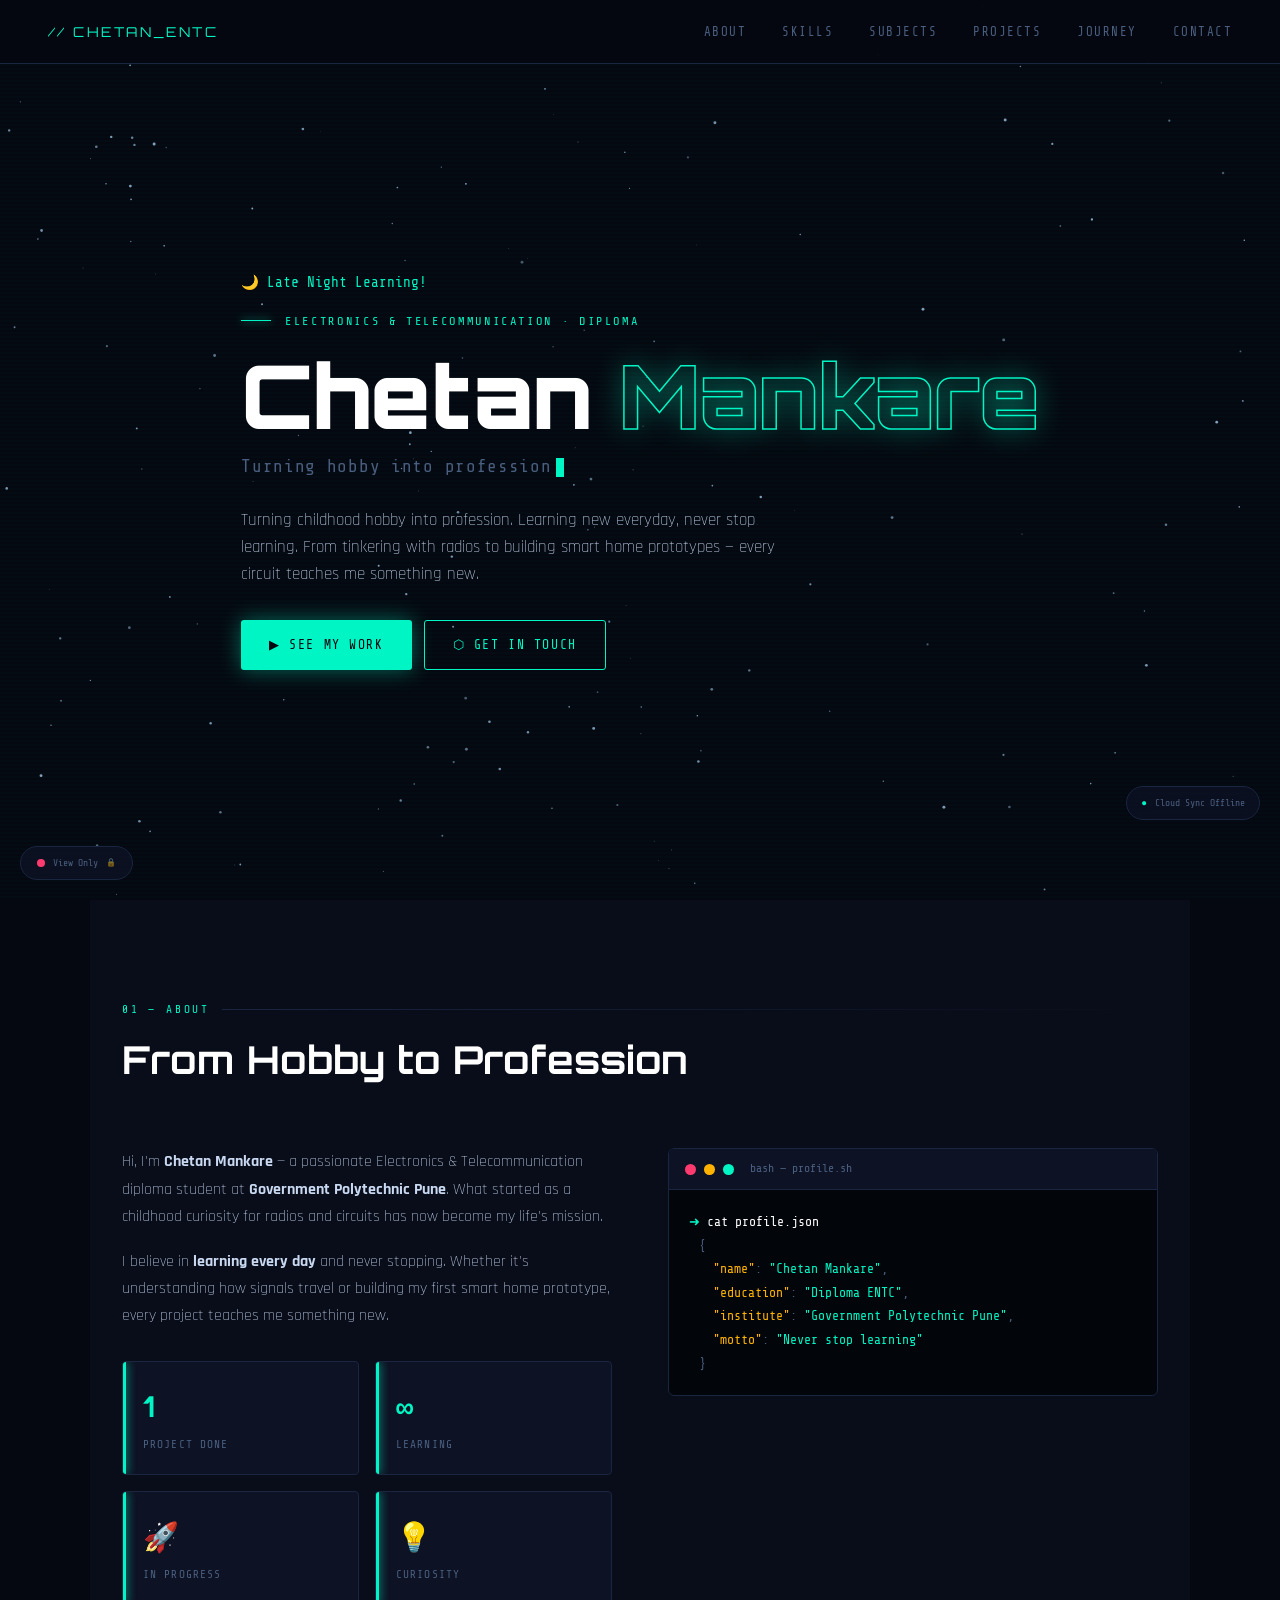
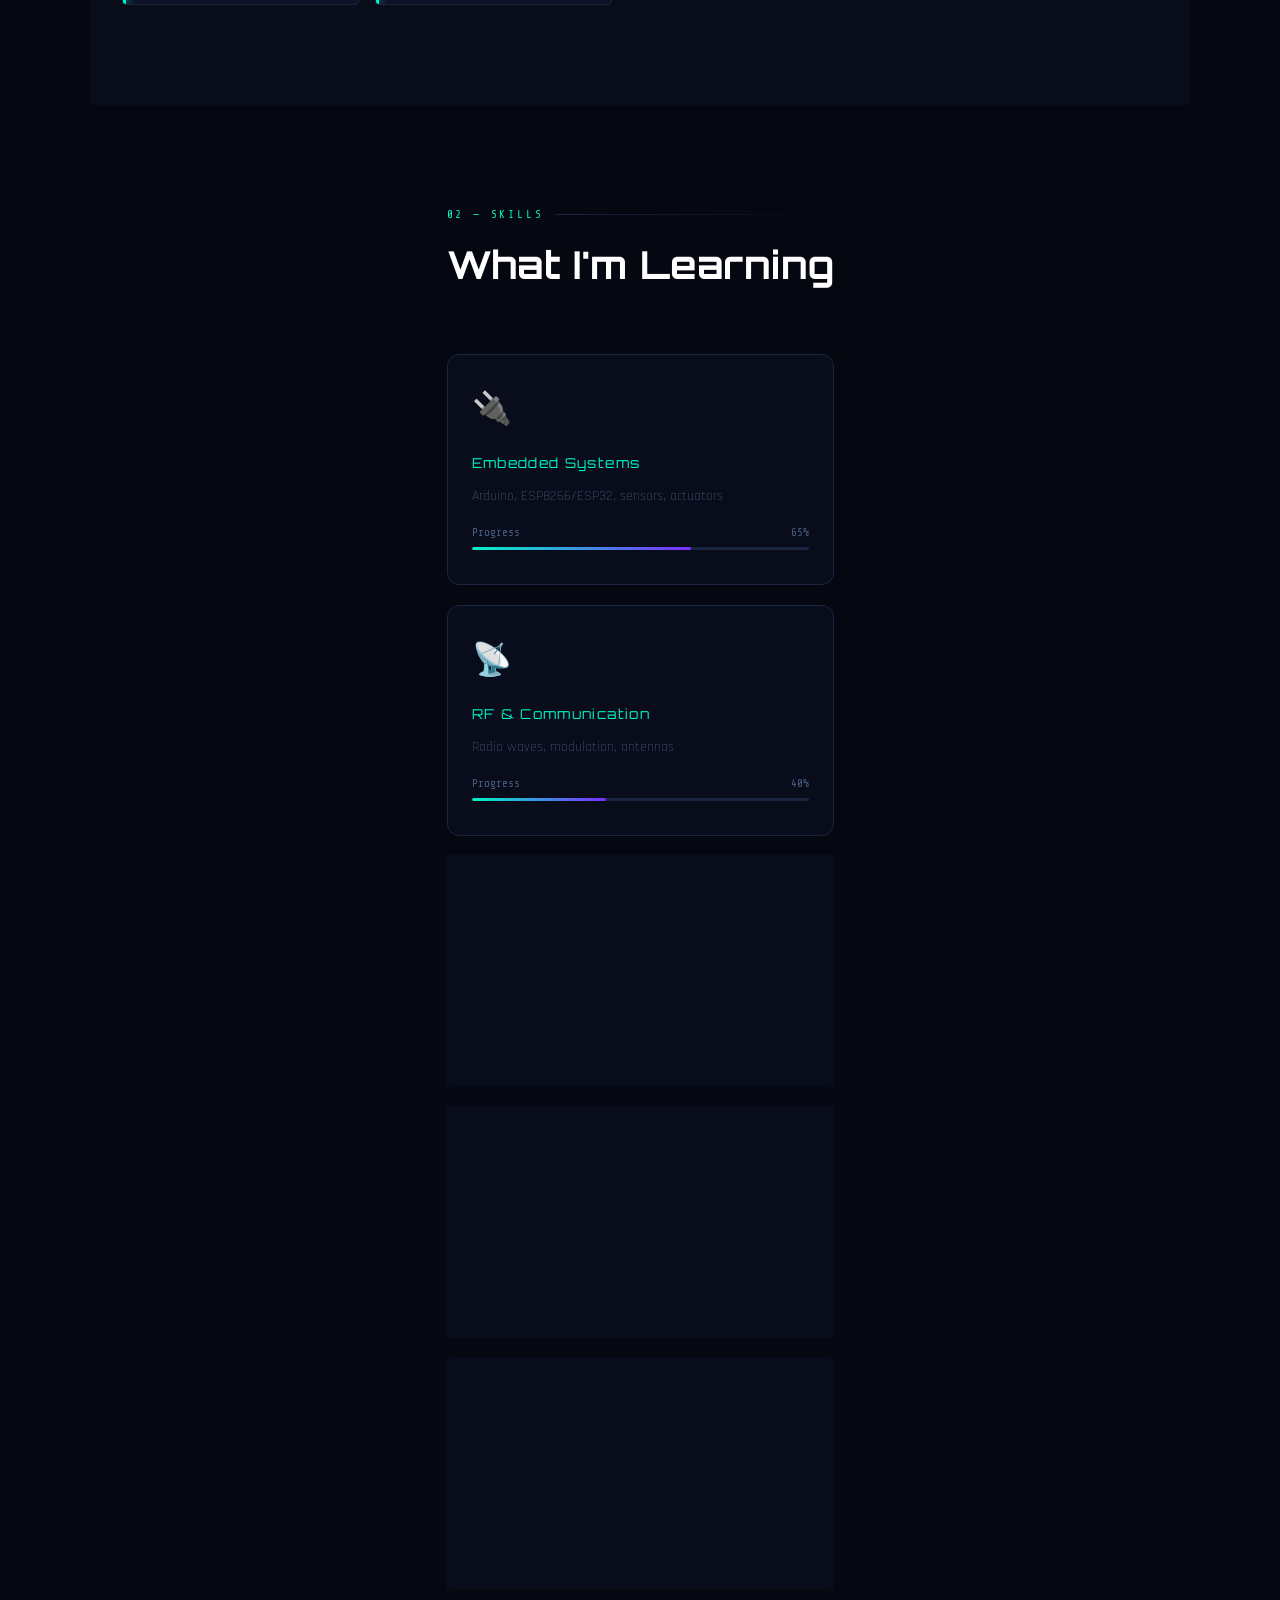
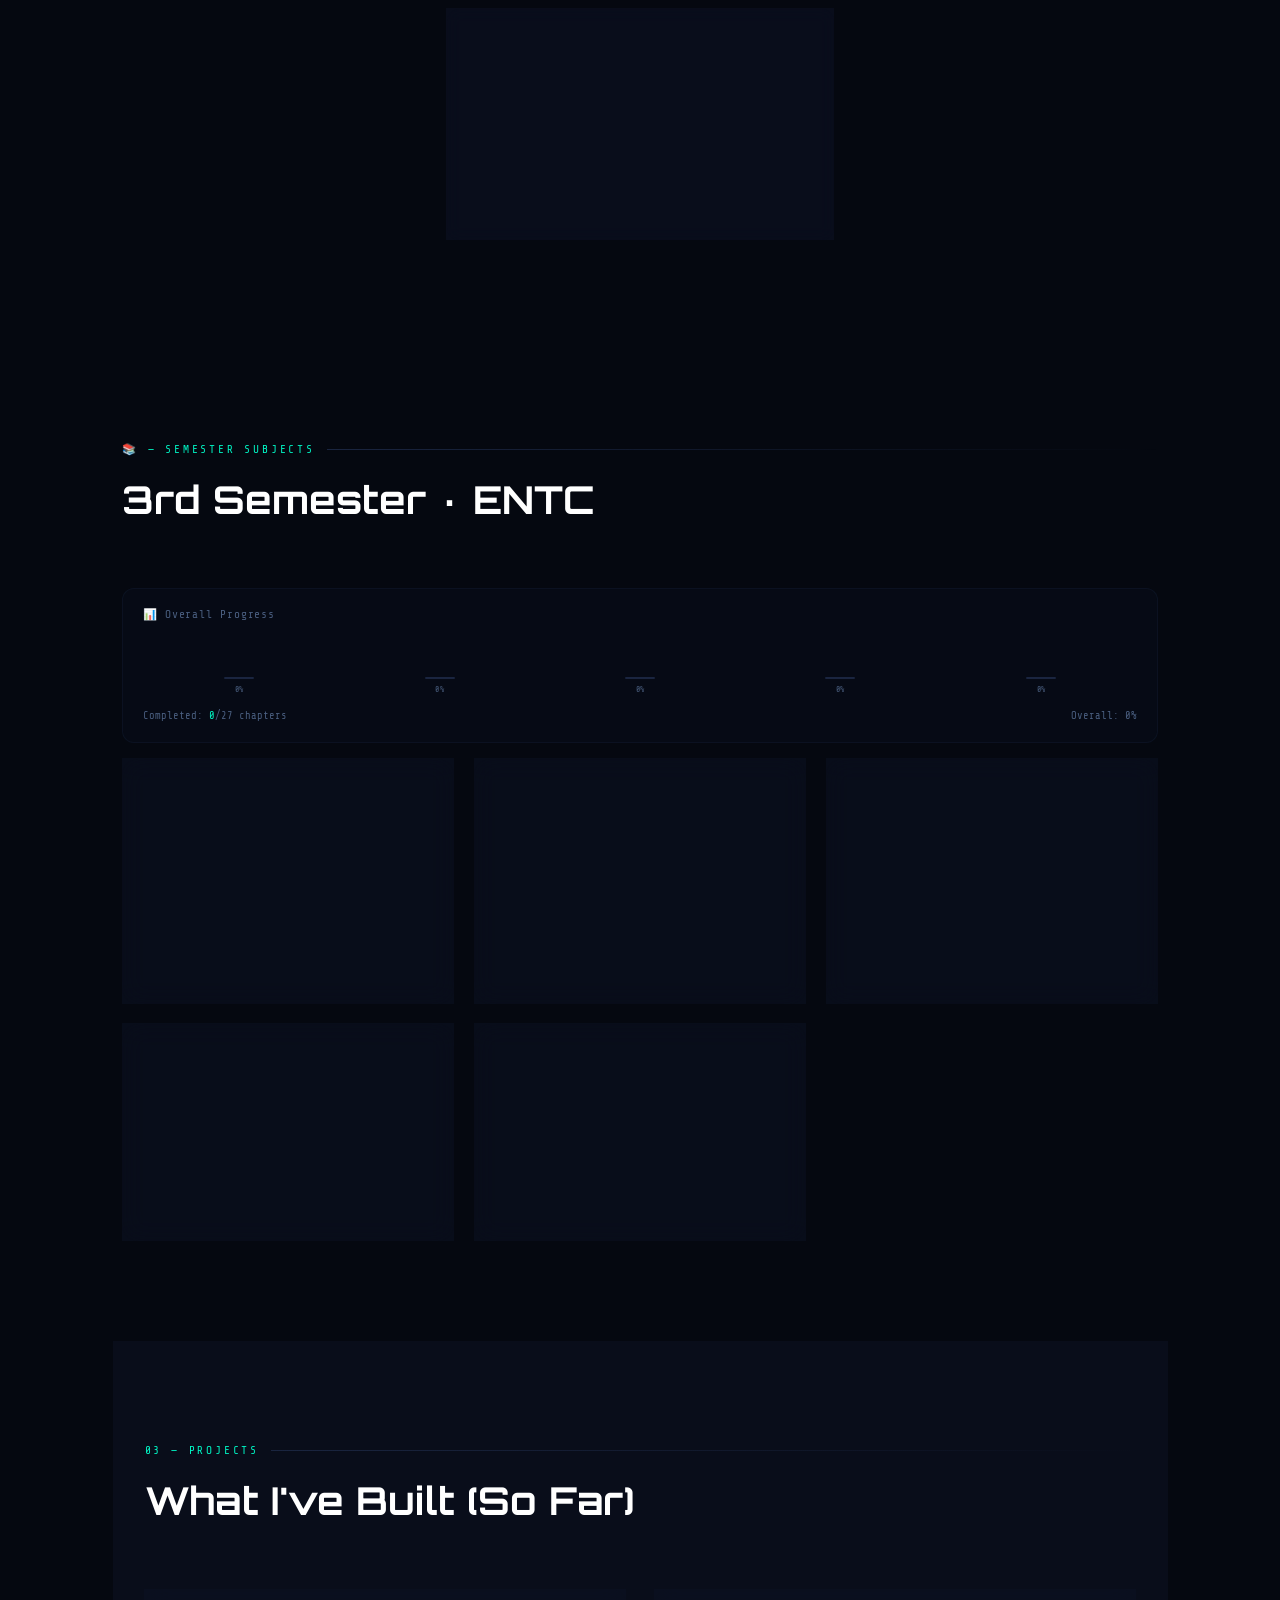
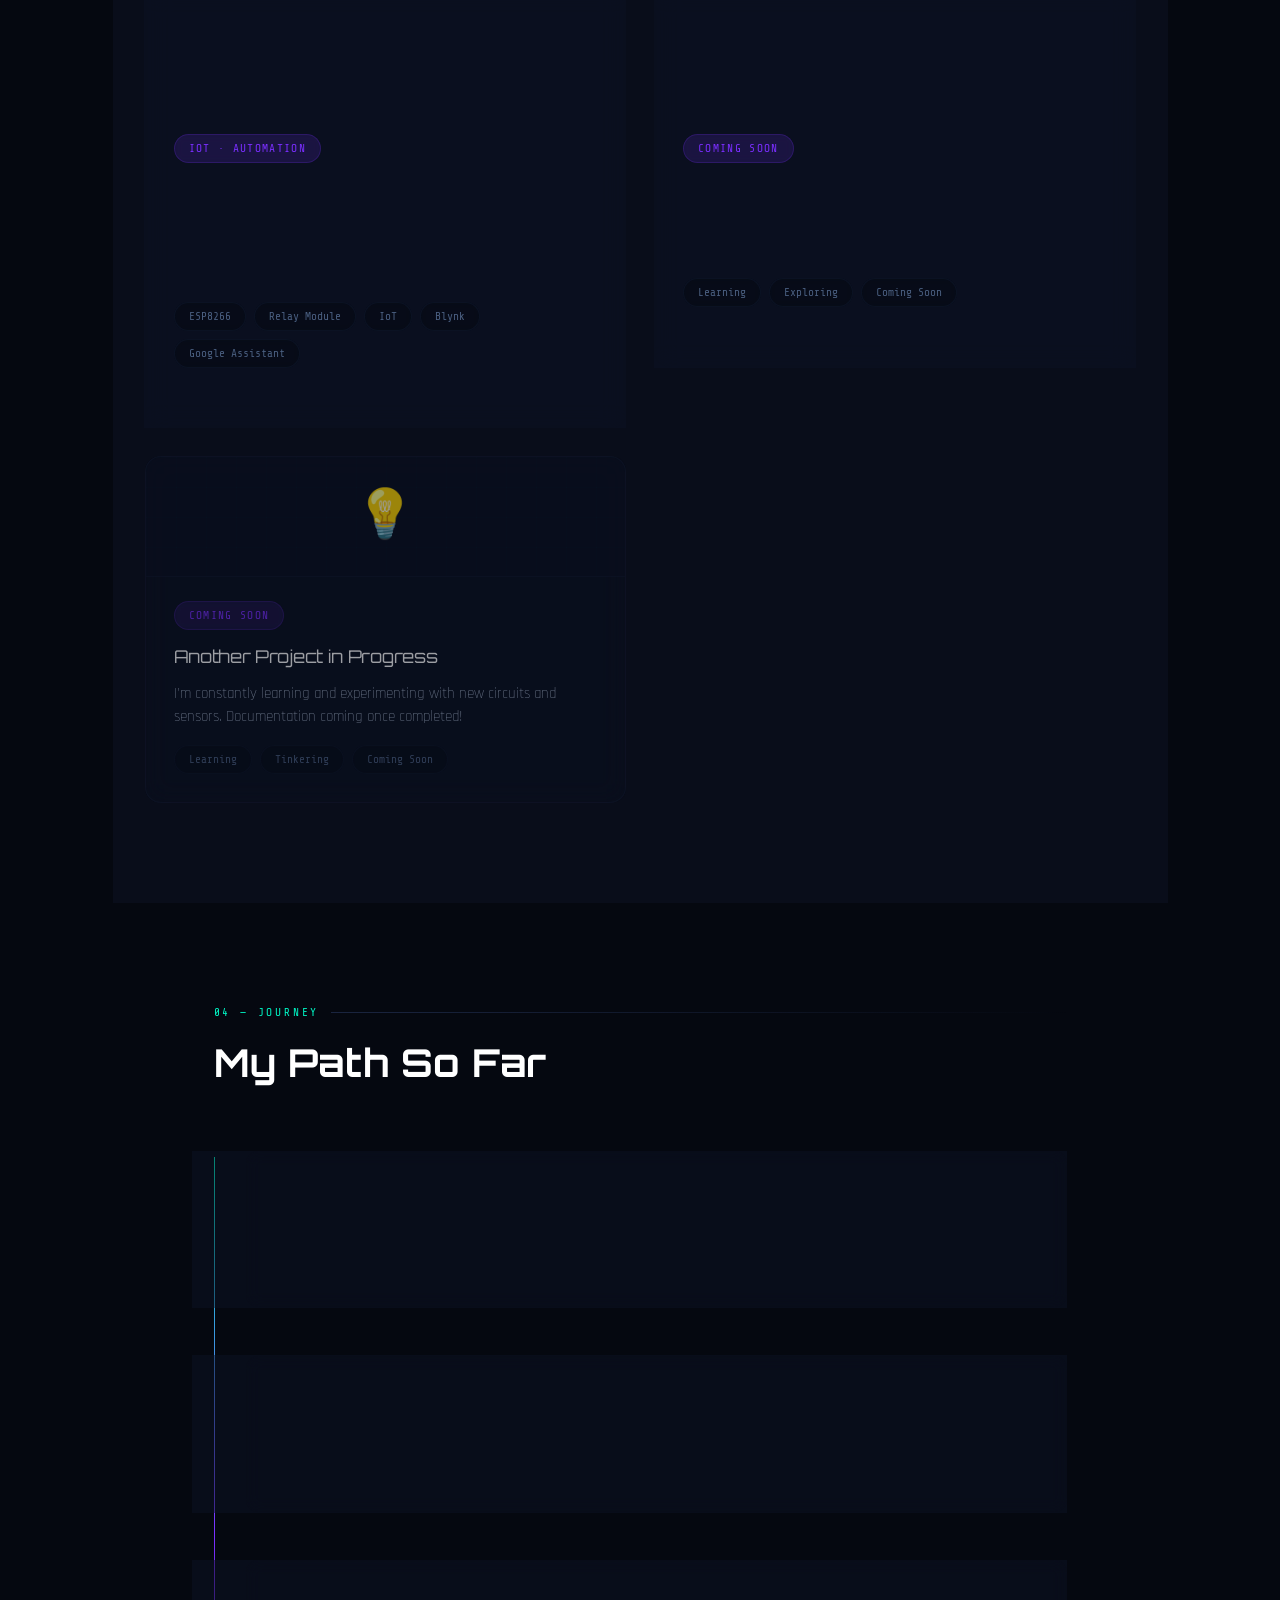
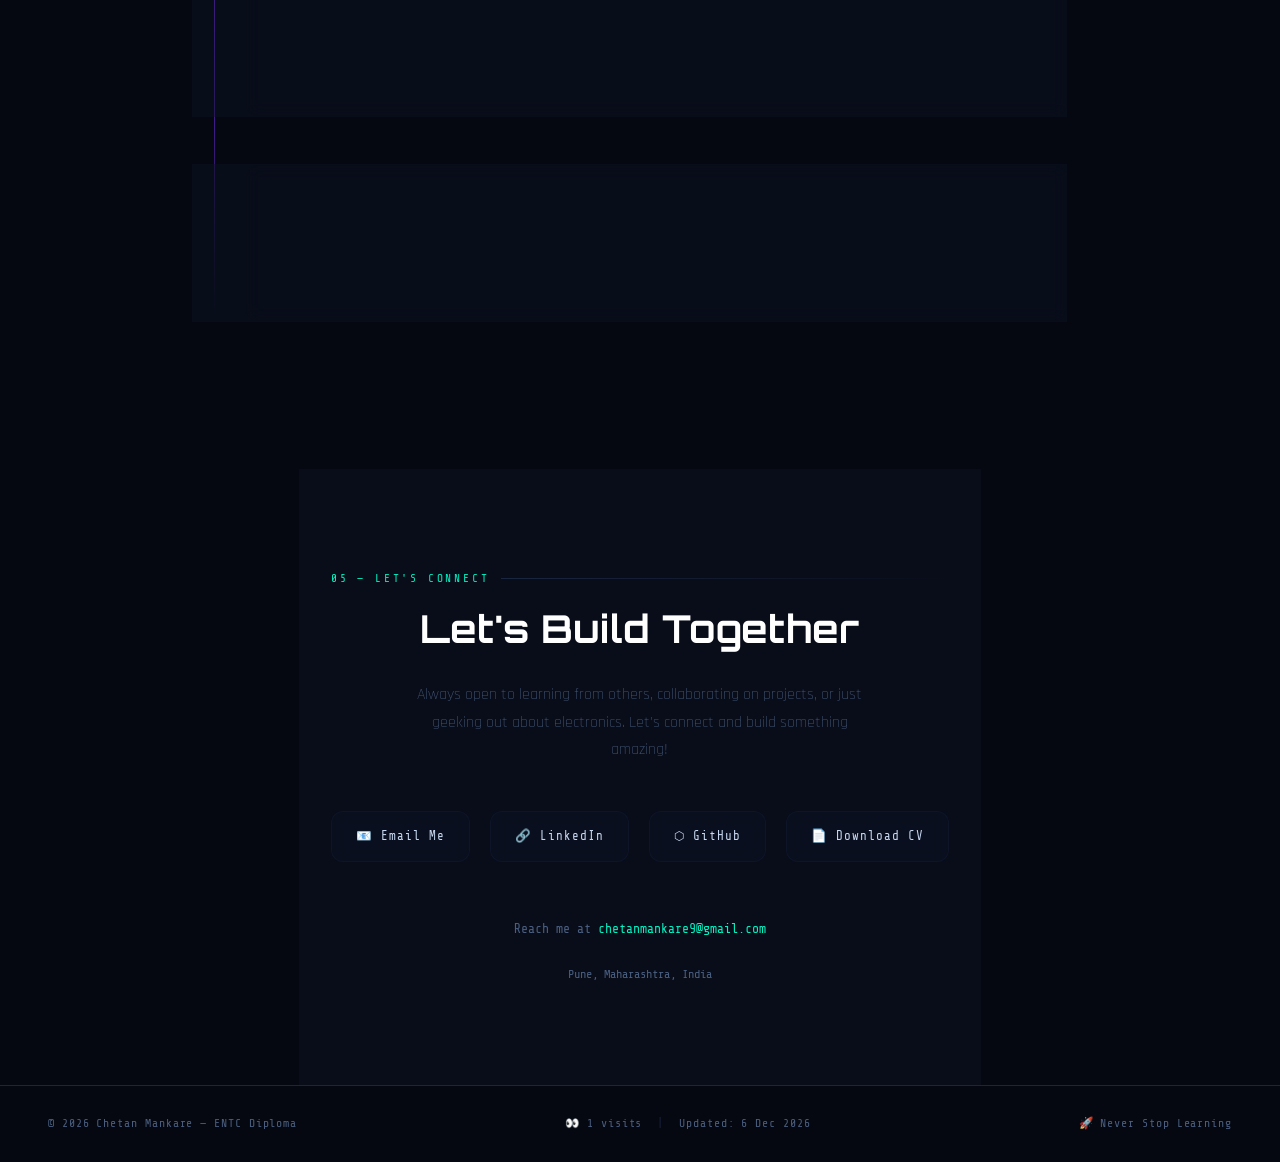
==== commit d39a2c79: "Update index.html" ====
--- a/index.html
+++ b/index.html
@@ -92,7 +92,9 @@
       </div>
     </section>
 
-    <!-- SUBJECTS SECTION -->
+    <!-- ════════════════════════════════════════════ -->
+    <!-- SUBJECTS SECTION - THIS IS WHAT WAS MISSING -->
+    <!-- ════════════════════════════════════════════ -->
     <section id="subjects">
       <div class="sec-label">📚 — Semester Subjects</div>
       <h2 class="sec-title">3rd Semester · ENTC</h2>
@@ -252,4 +254,4 @@
   <script src="script.js"></script>
 
 </body>
-</html>+</html>
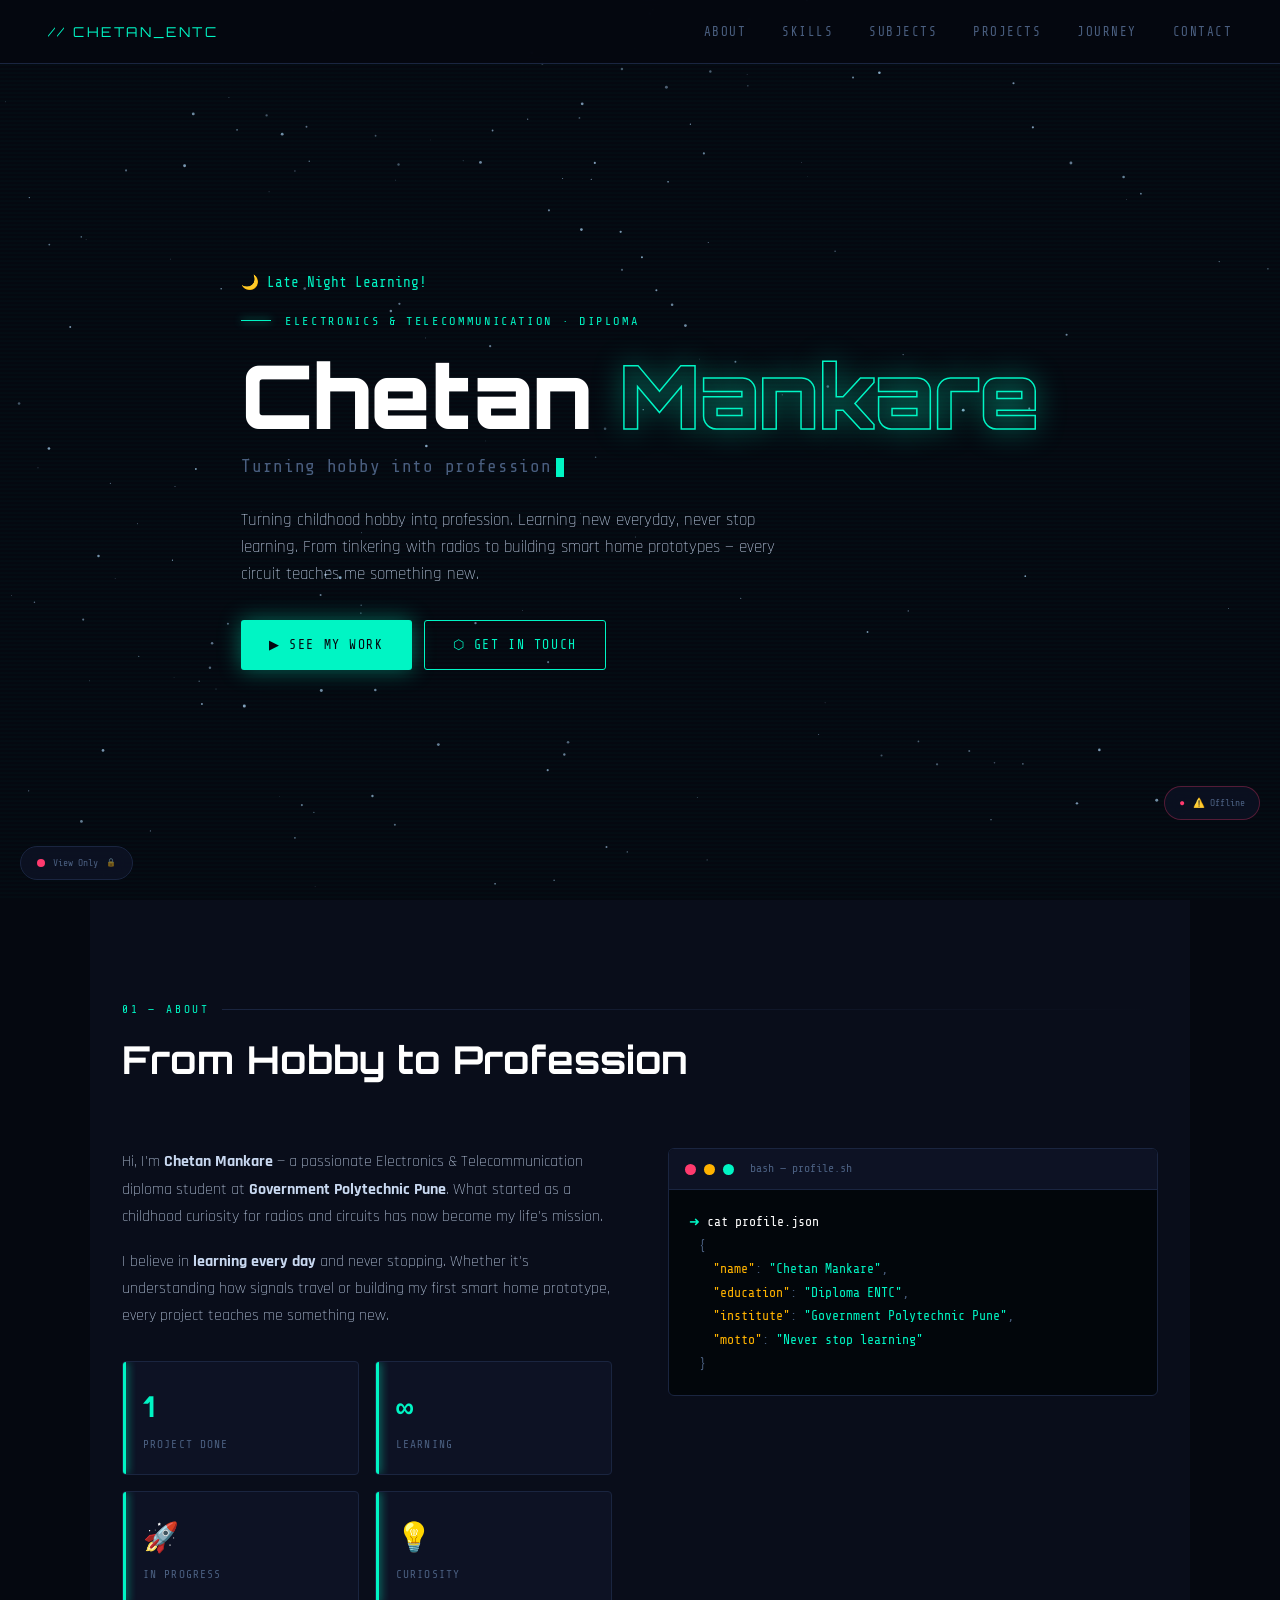
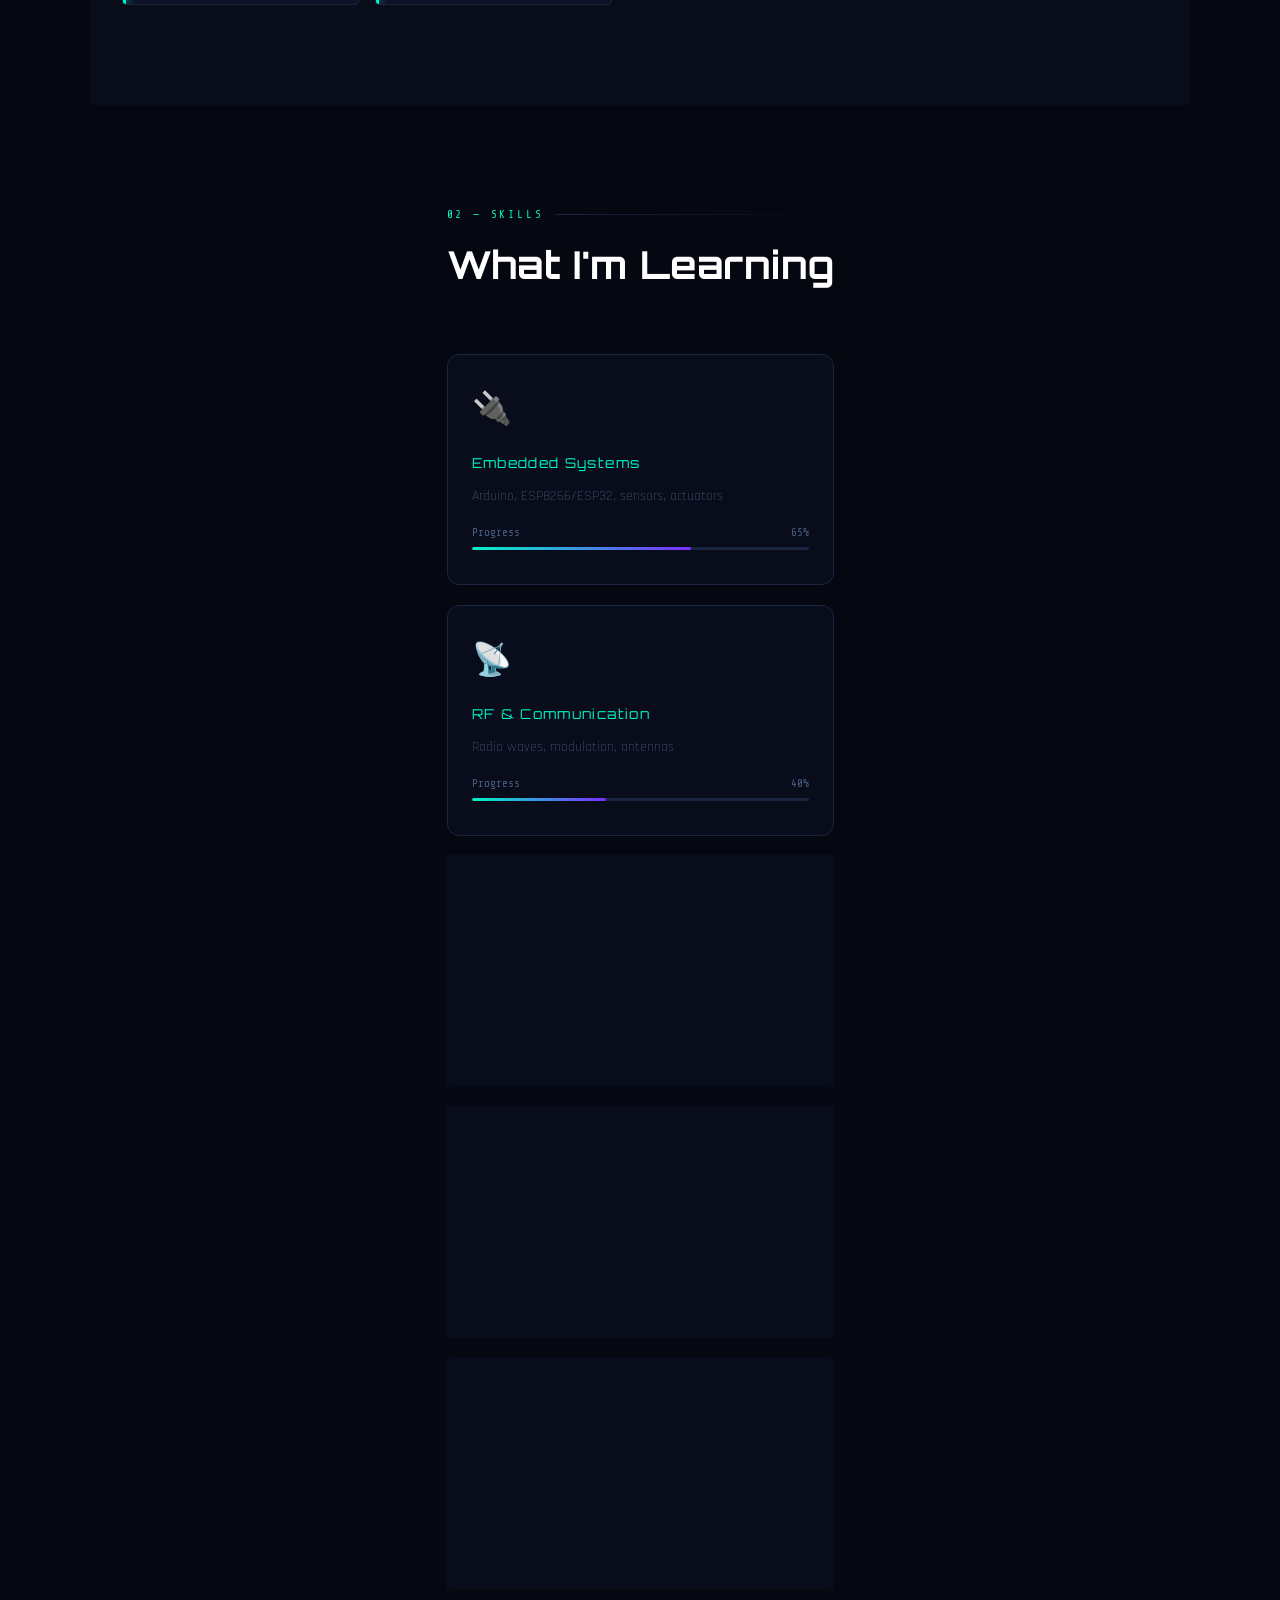
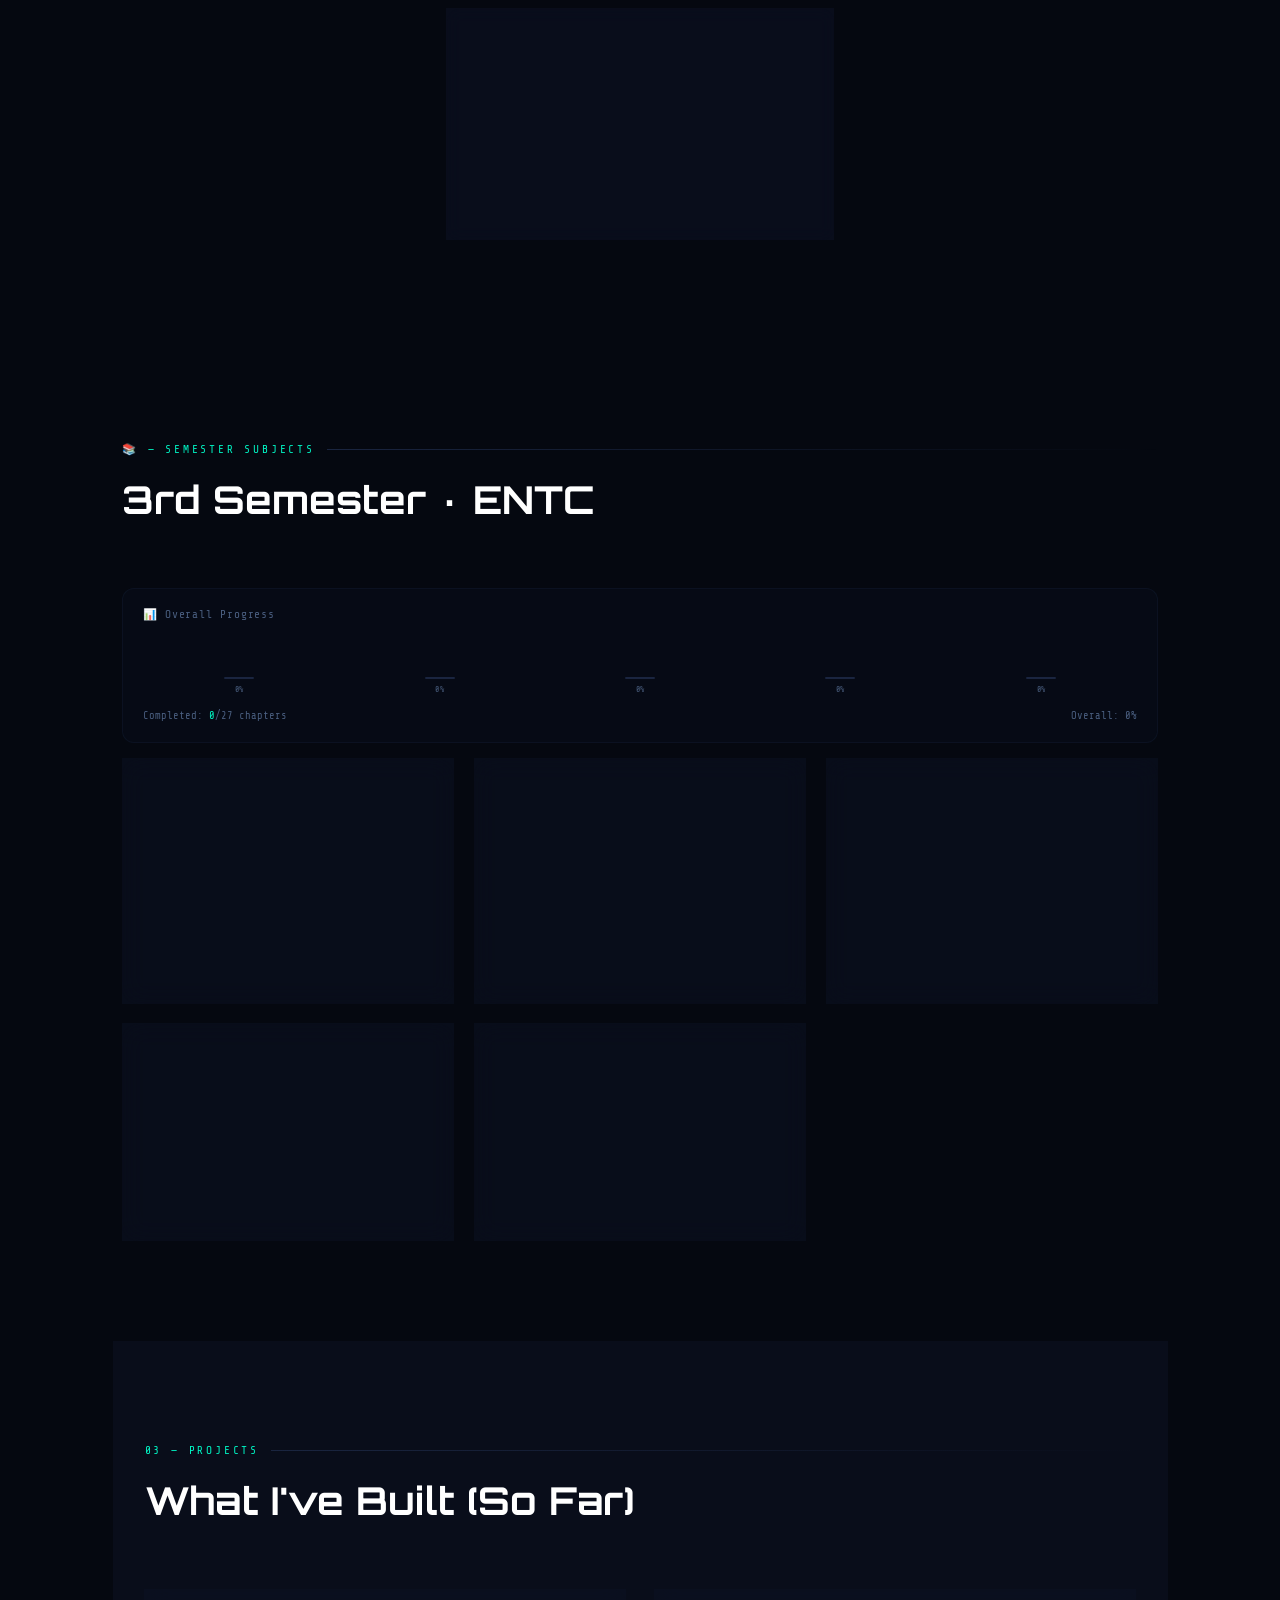
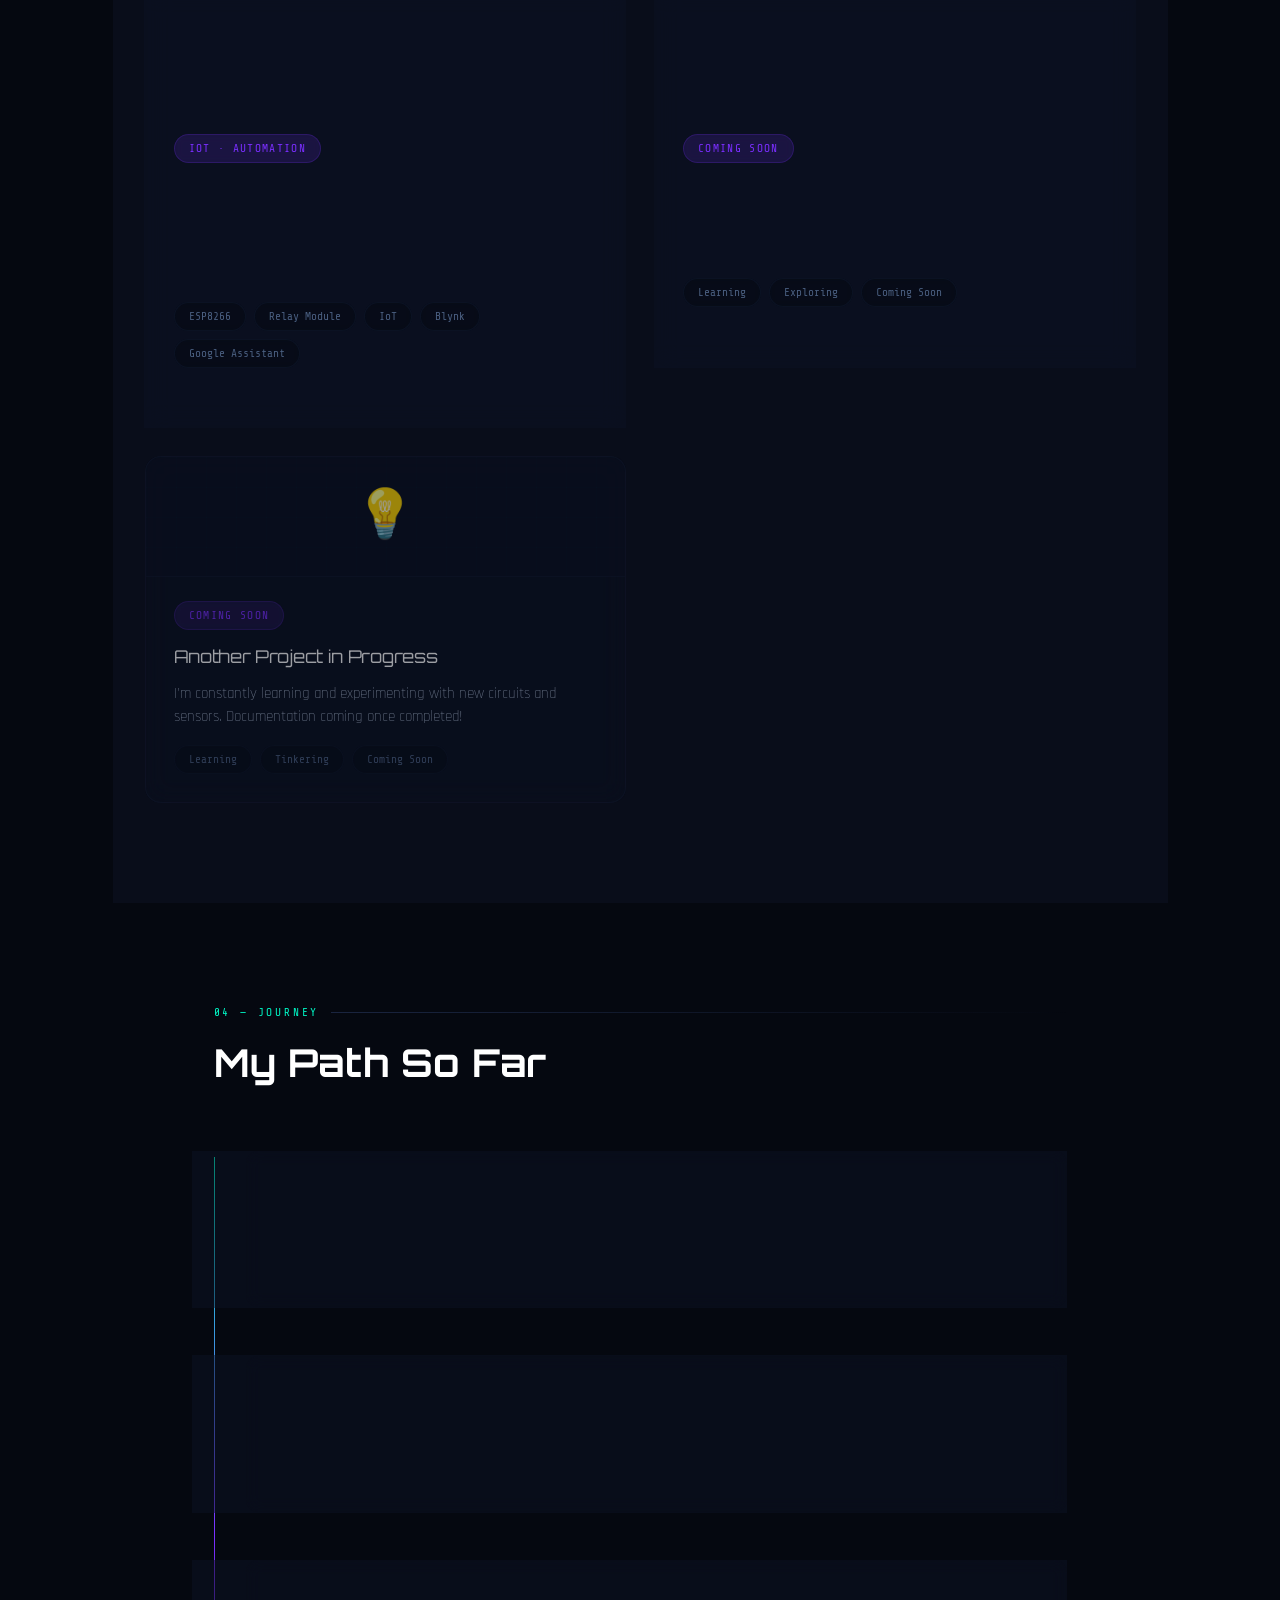
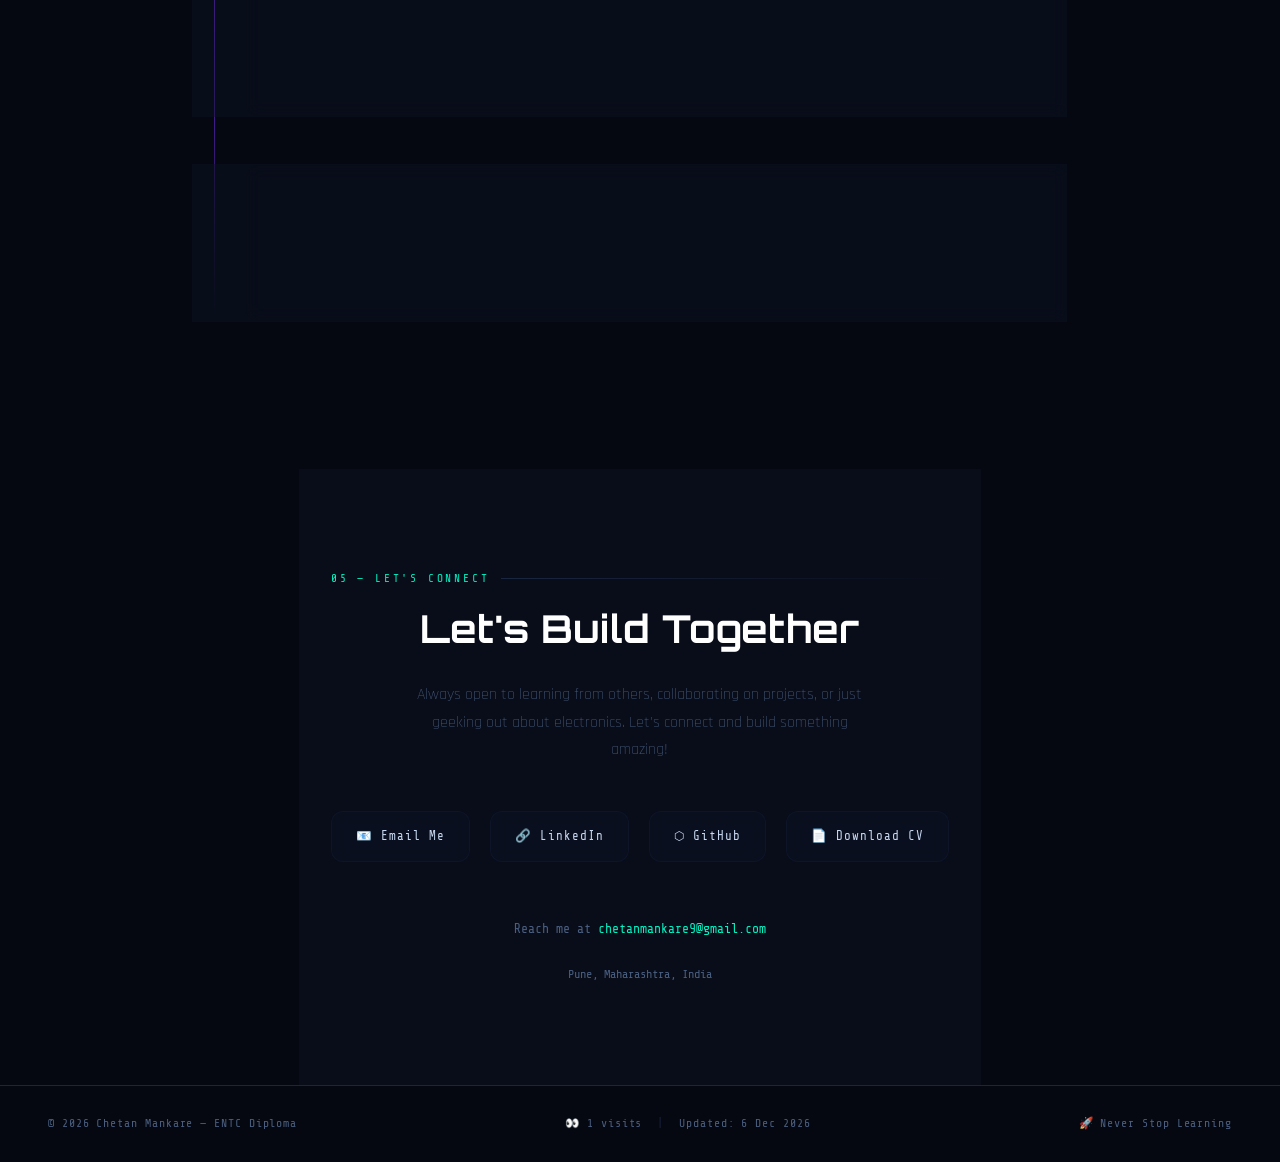
==== commit 2ee2072b: "Update index.html" ====
--- a/index.html
+++ b/index.html
@@ -92,9 +92,7 @@
       </div>
     </section>
 
-    <!-- ════════════════════════════════════════════ -->
-    <!-- SUBJECTS SECTION - THIS IS WHAT WAS MISSING -->
-    <!-- ════════════════════════════════════════════ -->
+    <!-- SUBJECTS SECTION -->
     <section id="subjects">
       <div class="sec-label">📚 — Semester Subjects</div>
       <h2 class="sec-title">3rd Semester · ENTC</h2>
